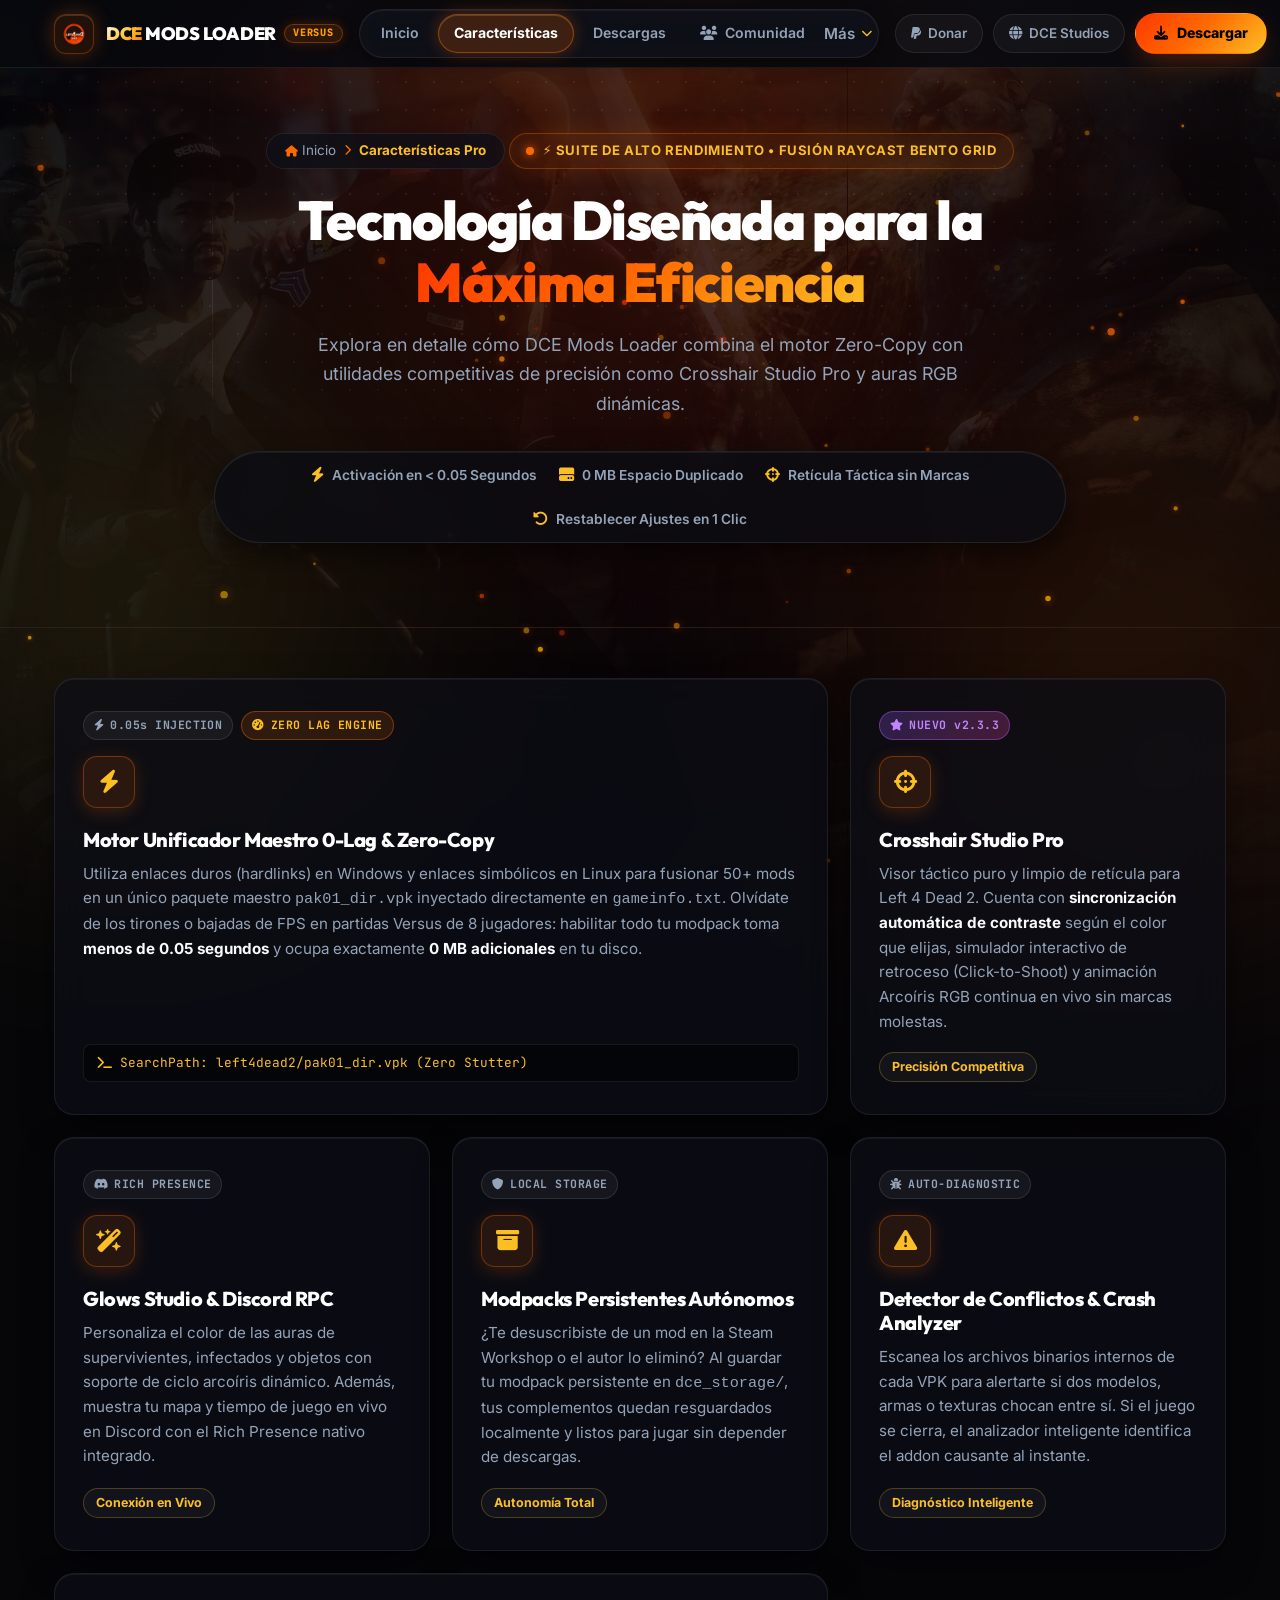
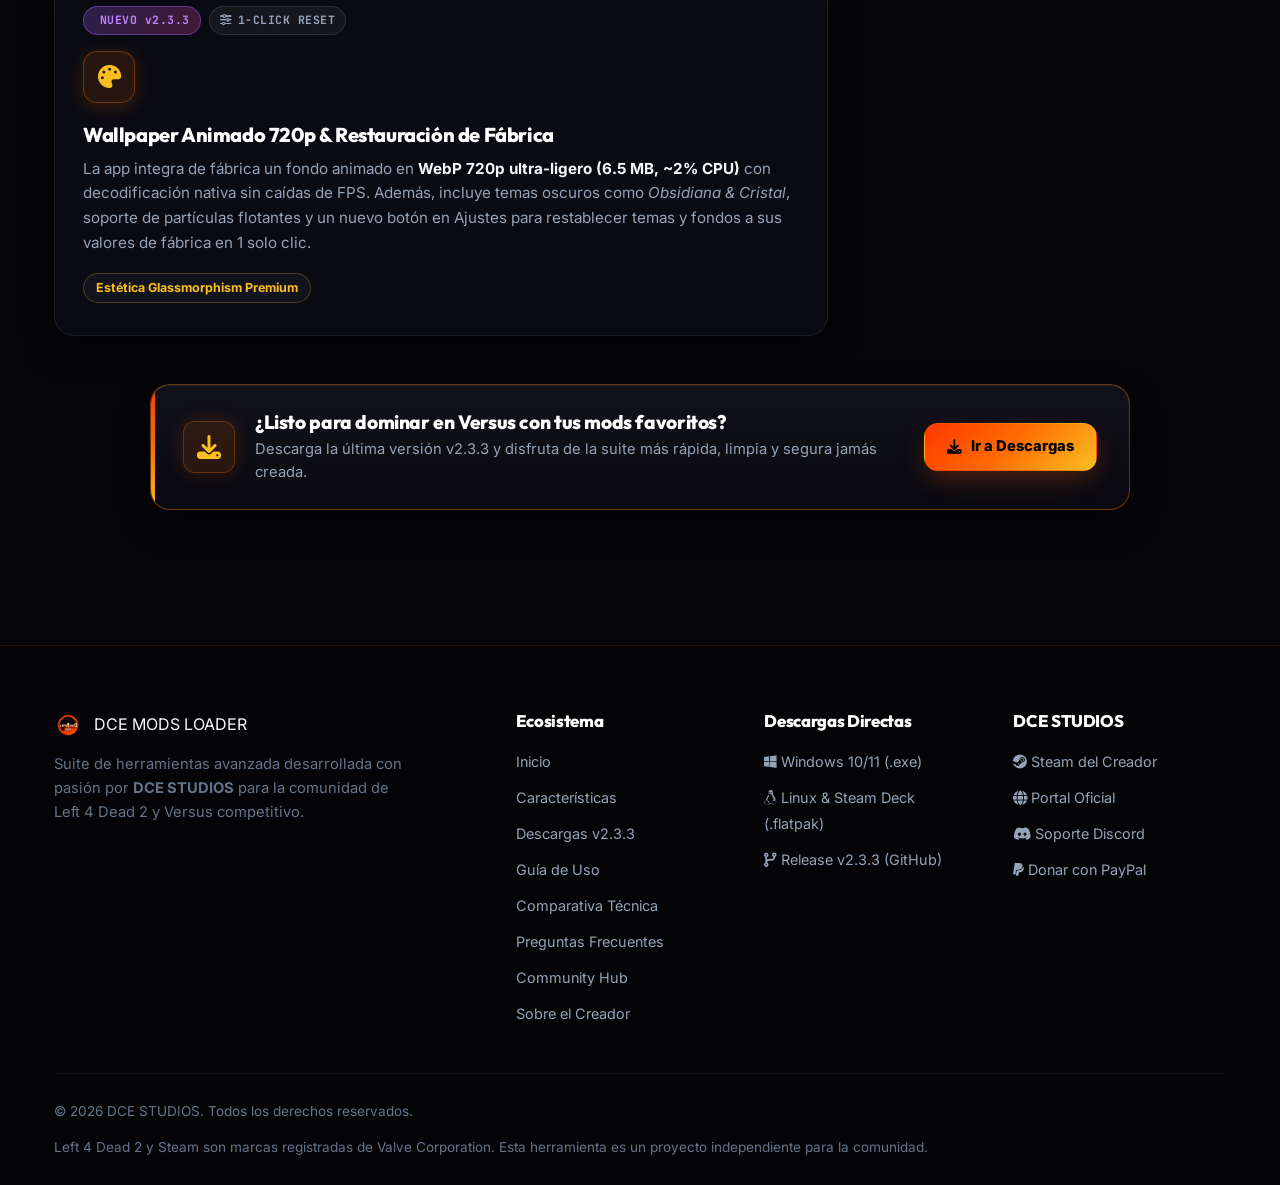
==== caracteristicas.html @ 81a7b174 "feat(web): Rediseño completo multi-página, slideshow de fondos dinámico y responsividad total" ====
<!DOCTYPE html>
<html lang="es">
<head>
  <meta charset="UTF-8" />
  <meta name="viewport" content="width=device-width, initial-scale=1.0" />
  <title>Características Pro — DCE MODS LOADER [Versus Suite] v2.3.3</title>
  
  <!-- SEO & Social Meta Tags -->
  <meta name="description" content="Conoce todas las funciones de DCE Mods Loader v2.3.3: Motor 0-Lag, Crosshair Studio Pro, Glows RGB, Modpacks Persistentes y Wallpaper Animado 720p." />
  <meta name="keywords" content="Funciones DCE Mods Loader, L4D2 Versus Crosshair, L4D2 Glows RGB, L4D2 Zero-Copy, L4D2 Modpack persistente" />
  <meta name="author" content="DCE STUDIOS" />
  <meta property="og:title" content="Características Pro — DCE Mods Loader v2.3.3" />
  <meta property="og:description" content="Tecnología de vanguardia para Left 4 Dead 2 Versus: 0-Lag, Crosshair Studio, Glows y Modpacks Autónomos." />
  <meta property="og:image" content="dcemod2.png" />
  <meta property="og:type" content="website" />

  <!-- Favicon -->
  <link rel="icon" type="image/png" href="icono.png" />

  <!-- Google Fonts: Outfit & Inter & JetBrains Mono -->
  <link rel="preconnect" href="https://fonts.googleapis.com" />
  <link rel="preconnect" href="https://fonts.gstatic.com" crossorigin />
  <link href="https://fonts.googleapis.com/css2?family=Inter:wght@400;500;600;700&family=JetBrains+Mono:wght@500;700&family=Outfit:wght@600;700;800;900&display=swap" rel="stylesheet" />

  <!-- FontAwesome Icons -->
  <link rel="stylesheet" href="https://cdnjs.cloudflare.com/ajax/libs/font-awesome/6.5.1/css/all.min.css" integrity="sha512-DTOQO9RWCH3ppGqcWaEA1BIZOC6xxalwEsw9c2QQeAIftl+Vegovlnee1c9QX4TctnWMn13TZye+giMm8e2LwA==" crossorigin="anonymous" referrerpolicy="no-referrer" />

  <!-- Stylesheet -->
  <link rel="stylesheet" href="style.css" />
</head>
<body>

  <!-- Background Animated Particle Canvas -->
  <canvas id="particles-canvas"></canvas>

  <!-- Ambient Glow Lighting -->
  <div class="ambient-light ambient-1"></div>
  <div class="ambient-light ambient-2"></div>
  <div class="ambient-light ambient-3"></div>

  <!-- Toast Notification Container -->
  <div id="toast" class="toast">Mensaje</div>

  <div class="site-wrapper">

    <!-- ==============================================================================
         GLOBAL NAVBAR
         ============================================================================== -->
    <header class="navbar" id="navbar">
      <div class="container">
        <!-- Brand Lockup -->
        <a href="index.html" class="nav-brand">
          <div class="nav-logo-box">
            <img src="icono.png" alt="DCE Logo" class="nav-logo-img" />
          </div>
          <div class="nav-brand-text">
            <span class="brand-title"><strong>DCE</strong> MODS LOADER</span>
            <span class="nav-tag-versus">VERSUS</span>
          </div>
        </a>

        <!-- Center Capsule Navigation -->
        <nav class="nav-center-capsule">
          <ul class="nav-links" id="nav-links">
            <li><a href="index.html" class="nav-link">Inicio</a></li>
            <li><a href="caracteristicas.html" class="nav-link active">Características</a></li>
            <li><a href="descargas.html" class="nav-link">Descargas</a></li>
            <li><a href="comunidad.html" class="nav-link nav-link-community"><i class="fas fa-users"></i> Comunidad</a></li>

            <!-- Dropdown "Más" -->
            <li class="nav-dropdown">
              <button class="nav-dropdown-btn" aria-expanded="false" aria-haspopup="true">
                <span>Más</span> <i class="fas fa-chevron-down nav-dropdown-arrow"></i>
              </button>
              <ul class="nav-dropdown-menu">
                <li><a href="guia.html"><i class="fas fa-book-open"></i> Guía de Uso</a></li>
                <li><a href="comparativa.html"><i class="fas fa-chart-bar"></i> Comparativa Técnica</a></li>
                <li><a href="faq.html"><i class="fas fa-circle-question"></i> FAQ &amp; Soporte</a></li>
                <li><a href="desarrollador.html"><i class="fas fa-user-code"></i> Sobre el Creador</a></li>
              </ul>
            </li>

            <!-- Mobile Drawer Actions -->
            <li class="mobile-only-action">
              <a href="descargas.html" class="btn btn-primary btn-sm" style="width: 100%;">
                <i class="fas fa-download"></i> <span>Descargar v2.3.3</span>
              </a>
            </li>
            <li class="mobile-only-action">
              <a href="https://discord.gg/yCDVqdD2bk" target="_blank" rel="noopener noreferrer" class="btn btn-discord btn-sm" style="width: 100%;">
                <i class="fab fa-discord"></i> <span>Soporte Discord</span>
              </a>
            </li>
            <li class="mobile-only-action">
              <a href="https://www.paypal.com/ncp/payment/N76HFPRT372D2" target="_blank" rel="noopener noreferrer" class="btn btn-paypal btn-sm" style="width: 100%;">
                <i class="fab fa-paypal"></i> <span>Donar con PayPal</span>
              </a>
            </li>
          </ul>
        </nav>

        <!-- Right Actions -->
        <div class="nav-actions">
          <a href="https://www.paypal.com/ncp/payment/N76HFPRT372D2" target="_blank" rel="noopener noreferrer" class="nav-pill-btn nav-pill-paypal nav-btn-desktop" title="Donar con PayPal">
            <i class="fab fa-paypal"></i> <span>Donar</span>
          </a>
          <a href="https://dcegaming.studio/" target="_blank" rel="noopener noreferrer" class="nav-pill-btn nav-btn-desktop" title="Portal DCE Studios">
            <i class="fas fa-globe"></i> <span>DCE Studios</span>
          </a>
          <a href="descargas.html" class="btn btn-primary btn-sm nav-btn-cta nav-btn-desktop">
            <i class="fas fa-download"></i> <span>Descargar</span>
          </a>
          <button class="nav-toggle" id="nav-toggle" aria-label="Abrir menú">
            <i class="fas fa-bars"></i>
          </button>
        </div>
      </div>
    </header>

    <!-- ==============================================================================
         PAGE HERO
         ============================================================================== -->
    <section class="page-hero">
      <div class="bg-mesh-grid"></div>
      <div class="container">
        <div class="breadcrumb">
          <a href="index.html"><i class="fas fa-house"></i> Inicio</a>
          <i class="fas fa-chevron-right"></i>
          <span class="current">Características Pro</span>
        </div>

        <div class="badge badge-flame" style="margin-bottom: 16px;">
          <span class="badge-pulse"></span>
          <span>⚡ Suite de Alto Rendimiento • Fusión Raycast Bento Grid</span>
        </div>

        <h1 class="page-hero-title">
          Tecnología Diseñada para la <br />
          <span class="text-gradient">Máxima Eficiencia</span>
        </h1>
        <p class="page-hero-desc">
          Explora en detalle cómo DCE Mods Loader combina el motor Zero-Copy con utilidades competitivas de precisión como Crosshair Studio Pro y auras RGB dinámicas.
        </p>

        <!-- Feature Spec Strip -->
        <div class="hero-trust-bar" style="margin-top: 32px;">
          <div class="trust-item">
            <i class="fas fa-bolt"></i>
            <span>Activación en &lt; 0.05 Segundos</span>
          </div>
          <div class="trust-item">
            <i class="fas fa-hard-drive"></i>
            <span>0 MB Espacio Duplicado</span>
          </div>
          <div class="trust-item">
            <i class="fas fa-crosshairs"></i>
            <span>Retícula Táctica sin Marcas</span>
          </div>
          <div class="trust-item">
            <i class="fas fa-rotate-left"></i>
            <span>Restablecer Ajustes en 1 Clic</span>
          </div>
        </div>
      </div>
    </section>

    <!-- ==============================================================================
         BENTO GRID SECTION (RAYCAST STYLE)
         ============================================================================== -->
    <section class="section" style="padding-top: 50px;">
      <div class="container">

        <div class="features-grid">

          <!-- Bento Card 1: Motor Unificador Maestro 0-Lag (Span 2) -->
          <div class="feature-card bento-card span-2">
            <div class="bento-badge-row">
              <span class="raycast-chip"><i class="fas fa-bolt"></i> 0.05s INJECTION</span>
              <span class="raycast-chip highlight"><i class="fas fa-gauge-high"></i> ZERO LAG ENGINE</span>
            </div>
            <div class="feature-icon-box">
              <i class="fas fa-bolt"></i>
            </div>
            <h3 class="feature-title">Motor Unificador Maestro 0-Lag &amp; Zero-Copy</h3>
            <p class="feature-desc">
              Utiliza enlaces duros (hardlinks) en Windows y enlaces simbólicos en Linux para fusionar 50+ mods en un único paquete maestro <code>pak01_dir.vpk</code> inyectado directamente en <code>gameinfo.txt</code>. Olvídate de los tirones o bajadas de FPS en partidas Versus de 8 jugadores: habilitar todo tu modpack toma <strong>menos de 0.05 segundos</strong> y ocupa exactamente <strong>0 MB adicionales</strong> en tu disco.
            </p>
            <div class="bento-code-tag">
              <i class="fas fa-terminal"></i> <span>SearchPath: left4dead2/pak01_dir.vpk (Zero Stutter)</span>
            </div>
          </div>

          <!-- Bento Card 2: Crosshair Studio Pro -->
          <div class="feature-card bento-card">
            <div class="bento-badge-row">
              <span class="raycast-chip new-chip"><i class="fas fa-star"></i> NUEVO v2.3.3</span>
            </div>
            <div class="feature-icon-box">
              <i class="fas fa-crosshairs"></i>
            </div>
            <h3 class="feature-title">Crosshair Studio Pro</h3>
            <p class="feature-desc">
              Visor táctico puro y limpio de retícula para Left 4 Dead 2. Cuenta con <strong>sincronización automática de contraste</strong> según el color que elijas, simulador interactivo de retroceso (Click-to-Shoot) y animación Arcoíris RGB continua en vivo sin marcas molestas.
            </p>
            <span class="feature-tag">Precisión Competitiva</span>
          </div>

          <!-- Bento Card 3: Glows Studio & Discord Rich Presence -->
          <div class="feature-card bento-card">
            <div class="bento-badge-row">
              <span class="raycast-chip"><i class="fab fa-discord"></i> RICH PRESENCE</span>
            </div>
            <div class="feature-icon-box">
              <i class="fas fa-wand-magic-sparkles"></i>
            </div>
            <h3 class="feature-title">Glows Studio &amp; Discord RPC</h3>
            <p class="feature-desc">
              Personaliza el color de las auras de supervivientes, infectados y objetos con soporte de ciclo arcoíris dinámico. Además, muestra tu mapa y tiempo de juego en vivo en Discord con el Rich Presence nativo integrado.
            </p>
            <span class="feature-tag">Conexión en Vivo</span>
          </div>

          <!-- Bento Card 4: Modpacks Persistentes Autónomos -->
          <div class="feature-card bento-card">
            <div class="bento-badge-row">
              <span class="raycast-chip"><i class="fas fa-shield"></i> LOCAL STORAGE</span>
            </div>
            <div class="feature-icon-box">
              <i class="fas fa-box-archive"></i>
            </div>
            <h3 class="feature-title">Modpacks Persistentes Autónomos</h3>
            <p class="feature-desc">
              ¿Te desuscribiste de un mod en la Steam Workshop o el autor lo eliminó? Al guardar tu modpack persistente en <code>dce_storage/</code>, tus complementos quedan resguardados localmente y listos para jugar sin depender de descargas.
            </p>
            <span class="feature-tag">Autonomía Total</span>
          </div>

          <!-- Bento Card 5: Detector de Conflictos VPK & Crash Analyzer -->
          <div class="feature-card bento-card">
            <div class="bento-badge-row">
              <span class="raycast-chip"><i class="fas fa-bug"></i> AUTO-DIAGNOSTIC</span>
            </div>
            <div class="feature-icon-box">
              <i class="fas fa-triangle-exclamation"></i>
            </div>
            <h3 class="feature-title">Detector de Conflictos &amp; Crash Analyzer</h3>
            <p class="feature-desc">
              Escanea los archivos binarios internos de cada VPK para alertarte si dos modelos, armas o texturas chocan entre sí. Si el juego se cierra, el analizador inteligente identifica el addon causante al instante.
            </p>
            <span class="feature-tag">Diagnóstico Inteligente</span>
          </div>

          <!-- Bento Card 6: Fondo Animado 720p & Restablecer de Fábrica (Span 2) -->
          <div class="feature-card bento-card span-2">
            <div class="bento-badge-row">
              <span class="raycast-chip new-chip"><i class="fas fa-sparkles"></i> NUEVO v2.3.3</span>
              <span class="raycast-chip"><i class="fas fa-sliders"></i> 1-CLICK RESET</span>
            </div>
            <div class="feature-icon-box">
              <i class="fas fa-palette"></i>
            </div>
            <h3 class="feature-title">Wallpaper Animado 720p &amp; Restauración de Fábrica</h3>
            <p class="feature-desc">
              La app integra de fábrica un fondo animado en <strong>WebP 720p ultra-ligero (6.5 MB, ~2% CPU)</strong> con decodificación nativa sin caídas de FPS. Además, incluye temas oscuros como <em>Obsidiana &amp; Cristal</em>, soporte de partículas flotantes y un nuevo botón en Ajustes para restablecer temas y fondos a sus valores de fábrica en 1 solo clic.
            </p>
            <span class="feature-tag">Estética Glassmorphism Premium</span>
          </div>

        </div>

        <!-- Callout Banner -->
        <div class="coming-soon-banner" style="margin-top: 48px;">
          <div class="banner-content">
            <div class="banner-icon"><i class="fas fa-download" style="color: var(--flame-gold);"></i></div>
            <div class="banner-text">
              <h4>¿Listo para dominar en Versus con tus mods favoritos?</h4>
              <p>Descarga la última versión v2.3.3 y disfruta de la suite más rápida, limpia y segura jamás creada.</p>
            </div>
          </div>
          <a href="descargas.html" class="btn btn-primary" style="flex-shrink: 0;">
            <i class="fas fa-download"></i> <span>Ir a Descargas</span>
          </a>
        </div>

      </div>
    </section>

    <!-- ==============================================================================
         GLOBAL FOOTER
         ============================================================================== -->
    <footer class="footer">
      <div class="container">
        <div class="footer-content">
          <div class="footer-brand">
            <div class="nav-brand">
              <img src="icono.png" alt="DCE Logo" class="nav-logo-img" />
              <span>DCE MODS LOADER</span>
            </div>
            <p class="footer-desc">
              Suite de herramientas avanzada desarrollada con pasión por <strong>DCE STUDIOS</strong> para la comunidad de Left 4 Dead 2 y Versus competitivo.
            </p>
          </div>

          <div class="footer-column">
            <h4>Ecosistema</h4>
            <ul class="footer-links">
              <li><a href="index.html">Inicio</a></li>
              <li><a href="caracteristicas.html">Características</a></li>
              <li><a href="descargas.html">Descargas v2.3.3</a></li>
              <li><a href="guia.html">Guía de Uso</a></li>
              <li><a href="comparativa.html">Comparativa Técnica</a></li>
              <li><a href="faq.html">Preguntas Frecuentes</a></li>
              <li><a href="comunidad.html">Community Hub</a></li>
              <li><a href="desarrollador.html">Sobre el Creador</a></li>
            </ul>
          </div>

          <div class="footer-column">
            <h4>Descargas Directas</h4>
            <ul class="footer-links">
              <li><a href="https://github.com/DCE-21k69/DCE-MODLOADER-VERSUS.L4D2-WED-PAGINE/releases/download/v2.3.3/DCE_Mods_Loader_Setup.exe"><i class="fab fa-windows"></i> Windows 10/11 (.exe)</a></li>
              <li><a href="https://github.com/DCE-21k69/DCE-MODLOADER-VERSUS.L4D2-WED-PAGINE/releases/download/v2.3.3/DCE_Mods_Loader.flatpak"><i class="fab fa-linux"></i> Linux &amp; Steam Deck (.flatpak)</a></li>
              <li><a href="https://github.com/DCE-21k69/DCE-MODLOADER-VERSUS.L4D2-WED-PAGINE/releases/tag/v2.3.3" target="_blank" rel="noopener noreferrer"><i class="fas fa-code-branch"></i> Release v2.3.3 (GitHub)</a></li>
            </ul>
          </div>

          <div class="footer-column">
            <h4>DCE STUDIOS</h4>
            <ul class="footer-links">
              <li><a href="https://steamcommunity.com/id/EducationEditionDCE/" target="_blank" rel="noopener noreferrer"><i class="fab fa-steam"></i> Steam del Creador</a></li>
              <li><a href="https://dcegaming.studio/" target="_blank" rel="noopener noreferrer"><i class="fas fa-globe"></i> Portal Oficial</a></li>
              <li><a href="https://discord.gg/yCDVqdD2bk" target="_blank" rel="noopener noreferrer"><i class="fab fa-discord"></i> Soporte Discord</a></li>
              <li><a href="https://www.paypal.com/ncp/payment/N76HFPRT372D2" target="_blank" rel="noopener noreferrer"><i class="fab fa-paypal"></i> Donar con PayPal</a></li>
            </ul>
          </div>
        </div>

        <div class="footer-bottom">
          <p>© 2026 DCE STUDIOS. Todos los derechos reservados.</p>
          <p>Left 4 Dead 2 y Steam son marcas registradas de Valve Corporation. Esta herramienta es un proyecto independiente para la comunidad.</p>
        </div>
      </div>
    </footer>

  </div>

  <!-- Scripts -->
  <script src="script.js"></script>
</body>
</html>
---- style.css ----
/* ==============================================================================
   DCE MODS LOADER [VERSUS] — OFFICIAL LANDING PAGE STYLES (v2.2.7 PREMIUM)
   Desarrollado por DCE STUDIOS | https://dcegaming.studio/
   ============================================================================== */

:root {
  /* Ultra-Deep Obsidian & Velvet Dark Surfaces (Clean, High-End Gaming Aesthetic) */
  --bg-main: #060609;
  --bg-surface: #0c0c12;
  --bg-surface-elevated: #12121c;
  --bg-card: rgba(14, 14, 22, 0.72);
  --bg-card-hover: rgba(22, 22, 34, 0.88);
  --bg-input: rgba(10, 10, 16, 0.9);
  --bg-dark: #060609;
  
  /* Luminous Fire, Magma Amber & Radiant Gold */
  --flame-fire: #ff3800;
  --flame-orange: #ff6a00;
  --flame-amber: #f59e0b;
  --flame-gold: #fbbf24;
  --flame-bright: #fef08a;
  
  /* High-End Gradients */
  --grad-flame: linear-gradient(135deg, #ff3800 0%, #ff6a00 48%, #fbbf24 100%);
  --grad-flame-subtle: linear-gradient(135deg, rgba(255, 56, 0, 0.12), rgba(251, 191, 36, 0.04));
  --grad-dark-card: linear-gradient(180deg, rgba(20, 20, 30, 0.85) 0%, rgba(10, 10, 16, 0.95) 100%);
  --grad-glow: radial-gradient(circle at 50% 0%, rgba(255, 106, 0, 0.2) 0%, transparent 70%);
  
  /* Micro-Borders & Glassmorphism Highlights */
  --border-subtle: rgba(255, 122, 0, 0.14);
  --border-glass: rgba(255, 255, 255, 0.07);
  --border-highlight: rgba(255, 122, 0, 0.38);
  --border-glow: rgba(251, 191, 36, 0.65);
  
  /* Crisp Modern Typography */
  --text-pure: #ffffff;
  --text-main: #f8fafc;
  --text-dim: #94a3b8;
  --text-muted: #64748b;
  
  /* Ambient Depth & Shadows */
  --shadow-flame: 0 10px 28px -6px rgba(255, 85, 0, 0.35);
  --shadow-flame-lg: 0 18px 45px -8px rgba(255, 106, 0, 0.45);
  --shadow-card: 0 14px 40px -10px rgba(0, 0, 0, 0.8), inset 0 1px 0 rgba(255, 255, 255, 0.06);
  --shadow-glass: 0 8px 32px 0 rgba(0, 0, 0, 0.55);
  
  --font-sans: 'Inter', system-ui, -apple-system, BlinkMacSystemFont, 'Segoe UI', Roboto, sans-serif;
  --font-heading: 'Outfit', var(--font-sans);
  --font-mono: 'JetBrains Mono', 'Fira Code', Consolas, monospace;

  --nav-height: 68px;
  --radius-sm: 8px;
  --radius-md: 14px;
  --radius-lg: 20px;
  --radius-pill: 999px;
  
  --transition: all 0.25s cubic-bezier(0.16, 1, 0.3, 1);
  --transition-smooth: all 0.38s cubic-bezier(0.16, 1, 0.3, 1);
}

*, *::before, *::after {
  margin: 0;
  padding: 0;
  box-sizing: border-box;
}

html {
  scroll-behavior: smooth;
  font-size: 16px;
  color-scheme: dark;
  overflow-x: hidden;
  max-width: 100vw;
}

body {
  background-color: var(--bg-main);
  color: var(--text-main);
  font-family: var(--font-sans);
  line-height: 1.62;
  overflow-x: hidden;
  max-width: 100vw;
  position: relative;
  -webkit-font-smoothing: antialiased;
}

/* Background Slideshow (dcegaming.studio) */
#bg-slideshow {
  position: fixed;
  top: 0;
  left: 0;
  width: 100%;
  height: 100%;
  z-index: 0;
  pointer-events: none;
  background-color: var(--bg-main);
  overflow: hidden;
}

.bg-slide {
  position: absolute;
  top: 0;
  left: 0;
  width: 100%;
  height: 100%;
  object-fit: cover;
  opacity: 0;
  transform: scale(1.05);
  transition: opacity 2.5s ease-in-out, transform 8s cubic-bezier(0.16, 1, 0.3, 1);
  will-change: opacity, transform;
}

.bg-slide.active {
  opacity: 0.22;
  transform: scale(1);
}

.bg-slideshow-overlay {
  position: absolute;
  inset: 0;
  background: radial-gradient(ellipse 90% 70% at 50% 30%, rgba(6, 6, 9, 0.35) 0%, rgba(6, 6, 9, 0.88) 100%);
  pointer-events: none;
}

/* Background Canvas & Ambient Lighting */
#particles-canvas {
  position: fixed;
  top: 0;
  left: 0;
  width: 100%;
  height: 100%;
  pointer-events: none;
  z-index: 1;
}

.ambient-light {
  position: fixed;
  border-radius: 50%;
  filter: blur(140px);
  pointer-events: none;
  z-index: 1;
  opacity: 0.16;
}

.ambient-1 {
  width: 650px;
  height: 650px;
  background: var(--flame-fire);
  top: -150px;
  left: 50%;
  transform: translateX(-50%);
}

.ambient-2 {
  width: 500px;
  height: 500px;
  background: var(--flame-orange);
  top: 45%;
  right: -100px;
}

.ambient-3 {
  width: 450px;
  height: 450px;
  background: var(--flame-gold);
  bottom: 10%;
  left: -100px;
}

.site-wrapper {
  position: relative;
  z-index: 2;
  width: 100%;
  overflow-x: hidden;
}

/* Typography & General Classes */
h1, h2, h3, h4, h5, h6 {
  font-family: var(--font-heading);
  font-weight: 800;
  color: var(--text-pure);
  line-height: 1.2;
  letter-spacing: -0.02em;
}

a {
  text-decoration: none;
  color: inherit;
  transition: var(--transition);
}

.container {
  width: 100%;
  max-width: 1220px;
  margin: 0 auto;
  padding: 0 24px;
}

.text-gradient {
  background: var(--grad-flame);
  -webkit-background-clip: text;
  -webkit-text-fill-color: transparent;
  display: inline-block;
}

.text-gradient-gold {
  background: linear-gradient(135deg, #f59e0b 0%, #fef08a 100%);
  -webkit-background-clip: text;
  -webkit-text-fill-color: transparent;
  display: inline-block;
}

/* Pill Badges */
.badge {
  display: inline-flex;
  align-items: center;
  gap: 8px;
  padding: 6px 16px;
  border-radius: var(--radius-pill);
  font-size: 0.82rem;
  font-weight: 700;
  letter-spacing: 0.6px;
  text-transform: uppercase;
}

.badge-flame {
  background: rgba(255, 106, 0, 0.1);
  color: var(--flame-gold);
  border: 1px solid rgba(255, 122, 0, 0.3);
  box-shadow: 0 0 22px rgba(255, 106, 0, 0.16);
  backdrop-filter: blur(10px);
}

.badge-pulse {
  width: 8px;
  height: 8px;
  border-radius: 50%;
  background: var(--flame-orange);
  box-shadow: 0 0 10px var(--flame-orange);
  animation: flamePulse 2s infinite;
}

@keyframes flamePulse {
  0%, 100% { opacity: 1; transform: scale(1); }
  50% { opacity: 0.35; transform: scale(0.75); }
}

/* ==============================================================================
   NAVBAR
   ============================================================================== */
.navbar {
  position: sticky;
  top: 0;
  left: 0;
  width: 100%;
  height: var(--nav-height);
  background: rgba(8, 9, 14, 0.82);
  backdrop-filter: blur(24px);
  -webkit-backdrop-filter: blur(24px);
  border-bottom: 1px solid rgba(255, 255, 255, 0.08);
  z-index: 1000;
  transition: all 0.3s ease;
}

.navbar.scrolled {
  background: rgba(6, 7, 11, 0.95);
  box-shadow: 0 14px 40px rgba(0, 0, 0, 0.85);
  border-bottom-color: rgba(255, 122, 0, 0.3);
}

.navbar .container {
  display: flex;
  align-items: center;
  justify-content: space-between;
  height: 100%;
  gap: 16px;
}

/* 1. BRAND LOCKUP & TITLE (NEVER WRAPS, ULTRA CRISP) */
.nav-brand {
  display: inline-flex;
  align-items: center;
  gap: 12px;
  text-decoration: none;
  flex-shrink: 0;
  white-space: nowrap;
  user-select: none;
}

.nav-logo-box {
  width: 40px;
  height: 40px;
  border-radius: 12px;
  background: rgba(255, 106, 0, 0.1);
  border: 1px solid rgba(255, 106, 0, 0.32);
  display: flex;
  align-items: center;
  justify-content: center;
  box-shadow: 0 0 20px rgba(255, 106, 0, 0.28), inset 0 1px 0 rgba(255, 255, 255, 0.15);
  transition: all 0.3s cubic-bezier(0.16, 1, 0.3, 1);
  flex-shrink: 0;
}

.nav-brand:hover .nav-logo-box {
  transform: scale(1.08) rotate(4deg);
  border-color: rgba(255, 122, 0, 0.65);
  box-shadow: 0 0 28px rgba(255, 106, 0, 0.5), inset 0 1px 0 rgba(255, 255, 255, 0.3);
}

.nav-logo-img {
  width: 28px;
  height: 28px;
  border-radius: 7px;
  object-fit: cover;
}

.nav-brand-text {
  display: flex;
  align-items: center;
  gap: 8px;
  white-space: nowrap;
}

.brand-title {
  font-family: var(--font-heading);
  font-weight: 900;
  font-size: 1.12rem;
  letter-spacing: -0.015em;
  color: #ffffff;
  line-height: 1;
  white-space: nowrap;
}

.brand-title strong {
  background: linear-gradient(135deg, #ffffff 0%, #fbbf24 60%, #ff6a00 100%);
  -webkit-background-clip: text;
  -webkit-text-fill-color: transparent;
  font-weight: 900;
}

.nav-tag-versus {
  font-family: var(--font-mono);
  font-size: 0.64rem;
  font-weight: 800;
  letter-spacing: 0.08em;
  text-transform: uppercase;
  padding: 3px 8px;
  border-radius: 9999px;
  background: rgba(255, 106, 0, 0.14);
  color: #ff9d00;
  border: 1px solid rgba(255, 106, 0, 0.35);
  box-shadow: 0 0 12px rgba(255, 106, 0, 0.2);
  line-height: 1;
  vertical-align: middle;
}

/* 2. CENTER CAPSULE NAVIGATION (RAYCAST STYLE) */
.nav-center-capsule {
  display: flex;
  align-items: center;
}

.nav-links {
  display: flex;
  align-items: center;
  gap: 4px;
  list-style: none;
  background: rgba(18, 19, 29, 0.7);
  padding: 4px 6px;
  border-radius: 9999px;
  border: 1px solid rgba(255, 255, 255, 0.08);
  backdrop-filter: blur(16px);
  box-shadow: 0 4px 20px rgba(0, 0, 0, 0.4), inset 0 1px 0 rgba(255, 255, 255, 0.06);
}

.nav-link, .nav-dropdown-btn {
  font-family: var(--font-body);
  font-weight: 600;
  font-size: 0.88rem;
  color: var(--text-dim);
  padding: 7px 15px;
  border-radius: 9999px;
  transition: all 0.22s cubic-bezier(0.16, 1, 0.3, 1);
  display: inline-flex;
  align-items: center;
  gap: 7px;
  text-decoration: none;
  white-space: nowrap;
  background: none;
  border: none;
  cursor: pointer;
  user-select: none;
}

.nav-link:hover, .nav-dropdown-btn:hover {
  color: #ffffff;
  background: rgba(255, 255, 255, 0.08);
}

.nav-link.active {
  color: #fff;
  background: rgba(255, 106, 0, 0.2);
  border: 1px solid rgba(255, 122, 0, 0.4);
  box-shadow: 0 0 16px rgba(255, 106, 0, 0.3), inset 0 1px 0 rgba(255, 255, 255, 0.15);
  font-weight: 700;
}

.nav-link::after {
  display: none;
}

/* Dropdown */
.nav-dropdown {
  position: relative;
}

.nav-dropdown-arrow {
  font-size: 0.68rem;
  transition: transform 0.25s ease;
  color: var(--flame-gold);
}

.nav-dropdown:hover .nav-dropdown-arrow,
.nav-dropdown.open .nav-dropdown-arrow {
  transform: rotate(180deg);
}

.nav-dropdown-menu {
  display: none;
  position: absolute;
  top: calc(100% + 12px);
  left: 50%;
  transform: translateX(-50%) translateY(4px);
  background: rgba(14, 15, 24, 0.96);
  border: 1px solid rgba(255, 255, 255, 0.1);
  border-radius: 16px;
  padding: 8px;
  list-style: none;
  min-width: 220px;
  box-shadow: 0 20px 50px rgba(0, 0, 0, 0.85), 0 0 30px rgba(255, 106, 0, 0.18), inset 0 1px 0 rgba(255, 255, 255, 0.08);
  z-index: 200;
  backdrop-filter: blur(24px);
}

@media (min-width: 992px) {
  .nav-dropdown:hover .nav-dropdown-menu {
    display: block;
    animation: dropdownPop 0.22s cubic-bezier(0.16, 1, 0.3, 1);
  }
}

.nav-dropdown.open .nav-dropdown-menu {
  display: block;
  animation: dropdownPop 0.22s cubic-bezier(0.16, 1, 0.3, 1);
}

@keyframes dropdownPop {
  from {
    opacity: 0;
    transform: translateX(-50%) translateY(-6px) scale(0.96);
  }
  to {
    opacity: 1;
    transform: translateX(-50%) translateY(0) scale(1);
  }
}

.nav-dropdown-menu li a {
  display: flex;
  align-items: center;
  gap: 10px;
  padding: 10px 14px;
  color: var(--text-dim);
  font-size: 0.88rem;
  font-weight: 600;
  border-radius: 10px;
  transition: all 0.2s ease;
  white-space: nowrap;
  text-decoration: none;
}

.nav-dropdown-menu li a i {
  color: var(--flame-gold);
  font-size: 0.95rem;
  width: 18px;
  text-align: center;
}

.nav-dropdown-menu li a:hover {
  color: #ffffff;
  background: rgba(255, 106, 0, 0.12);
  transform: translateX(3px);
}

/* 3. RIGHT ACTIONS (POLISHED HIERARCHY) */
.nav-actions {
  display: flex;
  align-items: center;
  gap: 10px;
  flex-shrink: 0;
}

.nav-pill-btn {
  display: inline-flex;
  align-items: center;
  gap: 7px;
  padding: 8px 15px;
  border-radius: 9999px;
  font-size: 0.84rem;
  font-weight: 600;
  color: var(--text-dim);
  background: rgba(255, 255, 255, 0.04);
  border: 1px solid rgba(255, 255, 255, 0.08);
  transition: all 0.22s ease;
  text-decoration: none;
  white-space: nowrap;
}

.nav-pill-btn:hover {
  color: #ffffff;
  background: rgba(255, 255, 255, 0.09);
  border-color: rgba(255, 255, 255, 0.18);
  transform: translateY(-1px);
}

.nav-pill-paypal:hover {
  color: #38bdf8;
  background: rgba(0, 156, 222, 0.15);
  border-color: rgba(0, 156, 222, 0.4);
  box-shadow: 0 0 16px rgba(0, 156, 222, 0.35);
}

.nav-icon-btn {
  width: 38px;
  height: 38px;
  border-radius: 9999px;
  background: rgba(255, 255, 255, 0.04);
  border: 1px solid rgba(255, 255, 255, 0.08);
  display: inline-flex;
  align-items: center;
  justify-content: center;
  color: var(--text-dim);
  font-size: 1.1rem;
  transition: all 0.22s ease;
  text-decoration: none;
}

.nav-icon-btn:hover {
  color: #5865F2;
  background: rgba(88, 101, 242, 0.15);
  border-color: rgba(88, 101, 242, 0.4);
  transform: translateY(-1px);
  box-shadow: 0 0 16px rgba(88, 101, 242, 0.35);
}

.nav-btn-cta {
  padding: 8px 18px !important;
  font-size: 0.88rem !important;
  border-radius: 9999px !important;
  box-shadow: 0 0 20px rgba(255, 106, 0, 0.35);
}

.nav-toggle {
  display: none;
  background: rgba(255, 255, 255, 0.05);
  border: 1px solid var(--border-subtle);
  border-radius: var(--radius-sm);
  color: var(--flame-gold);
  width: 40px;
  height: 40px;
  align-items: center;
  justify-content: center;
  font-size: 1.25rem;
  cursor: pointer;
  transition: var(--transition);
}

.nav-toggle:hover {
  background: rgba(255, 106, 0, 0.15);
  border-color: var(--border-highlight);
}

/* ==============================================================================
   BUTTONS
   ============================================================================== */
.btn {
  display: inline-flex;
  align-items: center;
  justify-content: center;
  gap: 9px;
  padding: 11px 22px;
  border-radius: var(--radius-md);
  font-weight: 700;
  font-size: 0.92rem;
  cursor: pointer;
  border: 1px solid transparent;
  transition: var(--transition);
  user-select: none;
  text-align: center;
  white-space: nowrap;
}

.btn-primary {
  background: var(--grad-flame);
  color: #000000;
  font-weight: 800;
  box-shadow: var(--shadow-flame);
}

.btn-primary:hover {
  transform: translateY(-2px);
  box-shadow: var(--shadow-flame-lg);
  filter: brightness(1.08);
}

.btn-secondary {
  background: rgba(255, 255, 255, 0.04);
  color: var(--text-main);
  border: 1px solid var(--border-glass);
  backdrop-filter: blur(10px);
}

.btn-secondary:hover {
  background: rgba(255, 106, 0, 0.1);
  border-color: var(--border-highlight);
  color: var(--flame-gold);
  transform: translateY(-2px);
}

.btn-steam {
  background: linear-gradient(135deg, #171a21 0%, #1b2838 50%, #2a475e 100%);
  color: #e2e8f0;
  border: 1px solid rgba(102, 192, 244, 0.4);
  box-shadow: 0 6px 20px rgba(0, 0, 0, 0.5);
}

.btn-steam:hover {
  background: linear-gradient(135deg, #1b2838 0%, #2a475e 100%);
  color: #ffffff;
  border-color: #66c0f4;
  box-shadow: 0 10px 26px rgba(102, 192, 244, 0.4);
  transform: translateY(-2px);
}

.btn-discord {
  background: linear-gradient(135deg, #5865F2 0%, #4752C4 100%);
  color: #ffffff;
  border: 1px solid rgba(88, 101, 242, 0.6);
  box-shadow: 0 6px 20px rgba(88, 101, 242, 0.35);
}

.btn-discord:hover {
  background: linear-gradient(135deg, #4752C4 0%, #3b44b0 100%);
  color: #ffffff;
  box-shadow: 0 10px 28px rgba(88, 101, 242, 0.55);
  transform: translateY(-2px);
}

.btn-paypal {
  background: linear-gradient(135deg, #009CDE 0%, #003087 100%);
  color: #ffffff;
  border: 1px solid rgba(0, 156, 222, 0.5);
  box-shadow: 0 6px 20px rgba(0, 48, 135, 0.45);
}

.btn-paypal:hover {
  background: linear-gradient(135deg, #00B4FF 0%, #0044B0 100%);
  box-shadow: 0 10px 28px rgba(0, 48, 135, 0.65);
  transform: translateY(-2px);
}

.btn-sm {
  padding: 7px 15px;
  font-size: 0.84rem;
  border-radius: var(--radius-sm);
}

.btn-lg {
  padding: 14px 28px;
  font-size: 1rem;
  border-radius: var(--radius-md);
}

.btn-icon {
  font-size: 1.15rem;
}

/* ==============================================================================
   HERO SECTION
   ============================================================================== */
.hero-section {
  padding: 70px 0 90px;
  position: relative;
  overflow: hidden;
}

.hero-content {
  display: flex;
  flex-direction: column;
  align-items: center;
  text-align: center;
  max-width: 980px;
  margin: 0 auto;
}

.hero-badge {
  margin-bottom: 22px;
}

.hero-title {
  font-size: clamp(2.5rem, 5.4vw, 4.3rem);
  letter-spacing: -0.03em;
  margin-bottom: 22px;
  line-height: 1.12;
}

.hero-subtitle {
  font-size: clamp(1.02rem, 1.8vw, 1.22rem);
  color: var(--text-dim);
  max-width: 760px;
  margin-bottom: 34px;
  line-height: 1.68;
}

.hero-subtitle strong {
  color: var(--flame-gold);
}

.hero-cta-group {
  display: flex;
  flex-wrap: wrap;
  align-items: center;
  justify-content: center;
  gap: 16px;
  margin-bottom: 36px;
}

/* Raycast / Medal.tv Shimmer CTA Button */
.hero-cta-main {
  position: relative;
  overflow: hidden;
  display: inline-flex;
  align-items: center;
  gap: 12px;
  background: linear-gradient(135deg, #ff3800 0%, #ff6a00 50%, #fbbf24 100%);
  border: 1px solid rgba(255, 255, 255, 0.28);
  box-shadow: 0 14px 38px -6px rgba(255, 80, 0, 0.58), inset 0 1px 0 rgba(255, 255, 255, 0.4);
  transition: all 0.3s cubic-bezier(0.16, 1, 0.3, 1);
}

.hero-cta-main::after {
  content: '';
  position: absolute;
  top: -50%;
  left: -60%;
  width: 40%;
  height: 200%;
  background: linear-gradient(90deg, transparent, rgba(255, 255, 255, 0.45), transparent);
  transform: rotate(25deg);
  animation: btnSheen 3.6s infinite ease-in-out;
}

@keyframes btnSheen {
  0%, 75% { left: -60%; }
  100% { left: 140%; }
}

.hero-cta-main:hover {
  transform: translateY(-3px) scale(1.02);
  box-shadow: 0 20px 48px -8px rgba(255, 106, 0, 0.72);
}

.btn-kbd-pill {
  font-family: var(--font-mono);
  font-size: 0.72rem;
  font-weight: 700;
  padding: 3px 8px;
  background: rgba(0, 0, 0, 0.32);
  border: 1px solid rgba(255, 255, 255, 0.2);
  border-radius: var(--radius-pill);
  color: #fff;
  letter-spacing: 0.02em;
}

/* Overwolf-Style Live Trust Bar */
.hero-trust-bar {
  display: flex;
  flex-wrap: wrap;
  justify-content: center;
  align-items: center;
  gap: 22px;
  margin-bottom: 34px;
  padding: 12px 26px;
  background: rgba(12, 13, 19, 0.82);
  border: 1px solid rgba(255, 255, 255, 0.09);
  border-radius: var(--radius-pill);
  backdrop-filter: blur(18px);
  box-shadow: 0 12px 30px rgba(0, 0, 0, 0.55), inset 0 1px 0 rgba(255, 255, 255, 0.06);
}

.trust-item {
  display: flex;
  align-items: center;
  gap: 8px;
  font-size: 0.86rem;
  font-weight: 600;
  color: var(--text-dim);
}

.trust-item i {
  color: var(--flame-gold);
  font-size: 0.95rem;
}

.live-dot-green {
  width: 8px;
  height: 8px;
  border-radius: 50%;
  background: #22c55e;
  box-shadow: 0 0 10px #22c55e;
  display: inline-block;
  animation: livePulse 2s infinite;
}

@keyframes livePulse {
  0%, 100% { opacity: 1; transform: scale(1); }
  50% { opacity: 0.45; transform: scale(0.85); }
}

/* Medal.tv-Style Interactive Showcase Tabs */
.showcase-tabs-wrapper {
  margin-bottom: 22px;
  width: 100%;
  display: flex;
  justify-content: center;
}

.showcase-tabs-container {
  display: inline-flex;
  gap: 6px;
  padding: 5px;
  background: rgba(14, 15, 22, 0.88);
  border: 1px solid rgba(255, 255, 255, 0.09);
  border-radius: var(--radius-pill);
  backdrop-filter: blur(18px);
  box-shadow: 0 8px 24px rgba(0, 0, 0, 0.5);
  max-width: 100%;
  overflow-x: auto;
  -webkit-overflow-scrolling: touch;
}

.showcase-tab {
  padding: 7px 16px;
  border-radius: var(--radius-pill);
  border: 1px solid transparent;
  background: transparent;
  color: var(--text-dim);
  font-family: var(--font-sans);
  font-size: 0.83rem;
  font-weight: 600;
  cursor: pointer;
  display: flex;
  align-items: center;
  gap: 7px;
  transition: all 0.25s ease;
}

.showcase-tab:hover {
  color: #fff;
  background: rgba(255, 255, 255, 0.06);
}

.showcase-tab.active {
  background: linear-gradient(135deg, rgba(255, 75, 0, 0.22), rgba(251, 191, 36, 0.12));
  color: #fff;
  border-color: rgba(255, 122, 0, 0.45);
  box-shadow: 0 4px 14px rgba(255, 85, 0, 0.25);
}

.showcase-tab i {
  color: var(--flame-gold);
}

/* Medal.tv 3D Floating Window with Ambient Aura & Glowing Chips */
.showcase-wrapper {
  position: relative;
  width: 100%;
  max-width: 1040px;
  margin: 0 auto;
  perspective: 1300px;
}

.showcase-ambient-glow {
  position: absolute;
  top: 15%;
  left: 8%;
  right: 8%;
  height: 70%;
  background: radial-gradient(ellipse at center, rgba(255, 80, 0, 0.35) 0%, rgba(255, 150, 0, 0.15) 45%, transparent 70%);
  filter: blur(80px);
  pointer-events: none;
  z-index: 0;
  animation: glowBreathe 6s ease-in-out infinite alternate;
}

@keyframes glowBreathe {
  0% { opacity: 0.6; transform: scale(0.96); }
  100% { opacity: 1; transform: scale(1.04); }
}

.showcase-window {
  position: relative;
  z-index: 1;
  background: #090a0f;
  border: 1.5px solid rgba(255, 122, 0, 0.38);
  border-radius: 20px;
  overflow: hidden;
  box-shadow: 0 35px 95px -15px rgba(0, 0, 0, 0.95), 0 0 75px rgba(255, 90, 0, 0.25);
  transform: perspective(1200px) rotateX(6deg) translateY(-8px);
  transform-style: preserve-3d;
  transition: transform 0.4s cubic-bezier(0.16, 1, 0.3, 1), box-shadow 0.4s ease, border-color 0.3s ease;
}

.showcase-wrapper:hover .showcase-window {
  transform: perspective(1200px) rotateX(0deg) translateY(0);
  border-color: rgba(255, 122, 0, 0.65);
  box-shadow: 0 42px 115px -10px rgba(0, 0, 0, 0.98), 0 0 95px rgba(255, 106, 0, 0.35);
}

.showcase-titlebar {
  display: flex;
  align-items: center;
  justify-content: space-between;
  padding: 13px 20px;
  background: rgba(14, 15, 22, 0.96);
  border-bottom: 1px solid rgba(255, 255, 255, 0.08);
}

.showcase-controls {
  display: flex;
  gap: 8px;
}

.showcase-dot {
  width: 11px;
  height: 11px;
  border-radius: 50%;
}
.dot-red { background: #ff5f56; }
.dot-yellow { background: #ffbd2e; }
.dot-green { background: #27c93f; }

.showcase-title {
  font-size: 0.84rem;
  font-weight: 700;
  color: var(--text-dim);
  display: flex;
  align-items: center;
  gap: 8px;
}

.showcase-meta-tag {
  display: flex;
  align-items: center;
  gap: 6px;
  font-family: var(--font-mono);
  font-size: 0.72rem;
  font-weight: 700;
  color: #22c55e;
  padding: 3px 10px;
  border-radius: var(--radius-pill);
  background: rgba(34, 197, 94, 0.1);
  border: 1px solid rgba(34, 197, 94, 0.3);
}

.showcase-img-container {
  position: relative;
  width: 100%;
  overflow: hidden;
  background: #08080c;
}

.showcase-img {
  width: 100%;
  height: auto;
  display: block;
  transition: transform 0.5s ease;
}

.showcase-window:hover .showcase-img {
  transform: scale(1.015);
}

/* Floating Dynamic Chips (Medal.tv Style) */
.floating-chip {
  position: absolute;
  z-index: 2;
  background: rgba(14, 16, 24, 0.94);
  border: 1px solid rgba(255, 122, 0, 0.4);
  border-radius: 14px;
  padding: 10px 16px;
  display: flex;
  align-items: center;
  gap: 12px;
  backdrop-filter: blur(16px);
  box-shadow: 0 16px 36px rgba(0, 0, 0, 0.75), 0 0 24px rgba(255, 90, 0, 0.25);
  animation: floatAnim 4s ease-in-out infinite alternate;
}

.floating-chip i {
  font-size: 1.25rem;
}

.chip-title {
  display: block;
  font-size: 0.85rem;
  font-weight: 700;
  color: #fff;
  line-height: 1.2;
}

.chip-sub {
  display: block;
  font-size: 0.72rem;
  color: var(--text-dim);
  line-height: 1.2;
}

.floating-chip-1 {
  top: -16px;
  right: 25px;
  animation-delay: 0s;
}

.floating-chip-2 {
  bottom: -18px;
  left: 20px;
  animation-delay: 1.8s;
}

.floating-chip-3 {
  top: 42%;
  left: -20px;
  animation-delay: 3s;
}

@media (max-width: 900px) {
  .floating-chip-3 { display: none; }
}

@keyframes floatAnim {
  0% { transform: translateY(0); }
  100% { transform: translateY(-10px); }
}

/* Dynamic Feature Highlight Banner */
.showcase-dynamic-desc {
  margin-top: 28px;
  display: inline-flex;
  align-items: center;
  gap: 10px;
  padding: 10px 22px;
  background: rgba(14, 15, 22, 0.85);
  border: 1px solid rgba(255, 122, 0, 0.28);
  border-radius: var(--radius-pill);
  font-size: 0.88rem;
  color: var(--text-main);
  backdrop-filter: blur(14px);
  box-shadow: 0 8px 24px rgba(0, 0, 0, 0.5);
  transition: opacity 0.25s ease;
}

.showcase-dynamic-desc strong {
  color: var(--flame-gold);
}

.live-dot-pulse {
  width: 8px;
  height: 8px;
  border-radius: 50%;
  background: var(--flame-orange);
  box-shadow: 0 0 10px var(--flame-orange);
  animation: livePulse 1.8s infinite;
}

/* ==============================================================================
   SECTION HEADERS
   ============================================================================== */
.section {
  padding: 85px 0;
  position: relative;
}

.section-header {
  text-align: center;
  max-width: 740px;
  margin: 0 auto 52px;
}

.section-tag {
  color: var(--flame-gold);
  font-size: 0.84rem;
  font-weight: 800;
  text-transform: uppercase;
  letter-spacing: 1.4px;
  margin-bottom: 10px;
  display: block;
}

.section-title {
  font-size: clamp(2rem, 3.8vw, 2.7rem);
  letter-spacing: -0.025em;
  margin-bottom: 16px;
}

.section-desc {
  font-size: 1.05rem;
  color: var(--text-dim);
  line-height: 1.65;
}

/* ==============================================================================
   BENTO FEATURES GRID (RAYCAST STYLE CON SPOTLIGHT HOVER)
   ============================================================================== */
.features-grid {
  display: grid;
  grid-template-columns: repeat(3, 1fr);
  gap: 22px;
}

.bento-card {
  position: relative;
  background: rgba(13, 14, 22, 0.75);
  border: 1px solid rgba(255, 255, 255, 0.08);
  border-radius: 20px;
  padding: 32px 28px;
  backdrop-filter: blur(20px);
  overflow: hidden;
  box-shadow: 0 14px 40px -10px rgba(0, 0, 0, 0.8), inset 0 1px 0 rgba(255, 255, 255, 0.06);
  transition: transform 0.3s cubic-bezier(0.16, 1, 0.3, 1), border-color 0.3s ease, box-shadow 0.3s ease;
  display: flex;
  flex-direction: column;
}

/* Raycast Cursor Spotlight */
.bento-card::before {
  content: '';
  position: absolute;
  inset: 0;
  border-radius: inherit;
  background: radial-gradient(420px circle at var(--mouse-x, 50%) var(--mouse-y, 50%), rgba(255, 106, 0, 0.16), transparent 45%);
  opacity: 0;
  transition: opacity 0.3s ease;
  pointer-events: none;
  z-index: 1;
}

.bento-card:hover::before {
  opacity: 1;
}

.bento-card::after {
  content: '';
  position: absolute;
  top: 0;
  left: 0;
  right: 0;
  height: 2px;
  background: linear-gradient(90deg, transparent, #ff6a00, #fbbf24, transparent);
  opacity: 0;
  transition: opacity 0.3s ease;
}

.bento-card:hover::after {
  opacity: 1;
}

.bento-card:hover {
  transform: translateY(-5px);
  border-color: rgba(255, 122, 0, 0.42);
  box-shadow: 0 24px 50px -10px rgba(0, 0, 0, 0.9), 0 0 35px rgba(255, 106, 0, 0.22);
}

.bento-card.span-2 {
  grid-column: span 2;
}

@media (max-width: 980px) {
  .features-grid {
    grid-template-columns: 1fr;
  }
  .bento-card.span-2 {
    grid-column: span 1;
  }
}

.bento-badge-row {
  display: flex;
  gap: 8px;
  margin-bottom: 16px;
  position: relative;
  z-index: 2;
}

.raycast-chip {
  font-family: var(--font-mono);
  font-size: 0.72rem;
  font-weight: 700;
  letter-spacing: 0.04em;
  padding: 4px 10px;
  border-radius: var(--radius-pill);
  background: rgba(255, 255, 255, 0.05);
  border: 1px solid rgba(255, 255, 255, 0.1);
  color: var(--text-dim);
  display: inline-flex;
  align-items: center;
  gap: 6px;
}

.raycast-chip.highlight {
  background: rgba(255, 106, 0, 0.14);
  border-color: rgba(255, 106, 0, 0.4);
  color: var(--flame-gold);
}

.raycast-chip.new-chip {
  background: linear-gradient(135deg, rgba(139, 92, 246, 0.25), rgba(236, 72, 153, 0.25));
  border-color: rgba(168, 85, 247, 0.45);
  color: #c084fc;
}

.bento-code-tag {
  margin-top: 14px;
  padding: 8px 14px;
  background: rgba(0, 0, 0, 0.5);
  border: 1px solid rgba(255, 255, 255, 0.08);
  border-radius: var(--radius-sm);
  font-family: var(--font-mono);
  font-size: 0.8rem;
  color: var(--flame-gold);
  display: flex;
  align-items: center;
  gap: 8px;
  position: relative;
  z-index: 2;
}

.feature-icon-box {
  width: 52px;
  height: 52px;
  border-radius: var(--radius-md);
  background: rgba(255, 106, 0, 0.12);
  border: 1px solid rgba(255, 106, 0, 0.35);
  display: flex;
  align-items: center;
  justify-content: center;
  color: var(--flame-gold);
  font-size: 1.45rem;
  margin-bottom: 20px;
  box-shadow: 0 4px 18px rgba(255, 106, 0, 0.2);
  position: relative;
  z-index: 2;
}

.feature-title {
  font-size: 1.25rem;
  margin-bottom: 10px;
  position: relative;
  z-index: 2;
}

.feature-desc {
  color: var(--text-dim);
  font-size: 0.95rem;
  line-height: 1.62;
  margin-bottom: 18px;
  flex-grow: 1;
  position: relative;
  z-index: 2;
}

.feature-desc strong {
  color: var(--text-main);
}

.feature-tag {
  display: inline-block;
  padding: 4px 12px;
  border-radius: var(--radius-pill);
  background: rgba(255, 255, 255, 0.04);
  font-size: 0.78rem;
  font-weight: 700;
  color: var(--flame-gold);
  border: 1px solid rgba(251, 191, 36, 0.25);
  align-self: flex-start;
  position: relative;
  z-index: 2;
}

/* ==============================================================================
   STEP-BY-STEP INTERACTIVE GUIDE (TABS)
   ============================================================================== */
.guide-container {
  background: rgba(13, 14, 22, 0.85);
  border: 1px solid rgba(255, 255, 255, 0.08);
  border-radius: 20px;
  backdrop-filter: blur(20px);
  overflow: hidden;
  box-shadow: 0 16px 45px -10px rgba(0, 0, 0, 0.8), inset 0 1px 0 rgba(255, 255, 255, 0.06);
}

.guide-tabs {
  display: flex;
  border-bottom: 1px solid var(--border-subtle);
  background: rgba(10, 10, 15, 0.95);
  overflow-x: auto;
  scrollbar-width: none;
}
.guide-tabs::-webkit-scrollbar {
  display: none;
}

.guide-tab-btn {
  flex: 1;
  min-width: 170px;
  padding: 16px 20px;
  background: none;
  border: none;
  color: var(--text-dim);
  font-family: var(--font-heading);
  font-weight: 700;
  font-size: 0.95rem;
  cursor: pointer;
  display: flex;
  align-items: center;
  justify-content: center;
  gap: 9px;
  transition: var(--transition);
  border-bottom: 3px solid transparent;
  white-space: nowrap;
}

.guide-tab-btn:hover {
  color: var(--text-pure);
  background: rgba(255, 106, 0, 0.05);
}

.guide-tab-btn.active {
  color: var(--flame-gold);
  border-bottom-color: var(--flame-orange);
  background: rgba(255, 106, 0, 0.1);
}

.guide-content-panel {
  padding: 38px 34px;
  display: none;
  animation: fadeIn 0.35s ease;
}

.guide-content-panel.active {
  display: block;
}

@keyframes fadeIn {
  from { opacity: 0; transform: translateY(6px); }
  to { opacity: 1; transform: translateY(0); }
}

.steps-list {
  display: flex;
  flex-direction: column;
  gap: 24px;
}

.step-item {
  display: flex;
  gap: 20px;
}

.step-num {
  width: 42px;
  height: 42px;
  border-radius: 50%;
  background: var(--grad-flame);
  color: #000;
  font-family: var(--font-heading);
  font-weight: 800;
  font-size: 1.18rem;
  display: flex;
  align-items: center;
  justify-content: center;
  flex-shrink: 0;
  box-shadow: 0 0 16px rgba(255, 106, 0, 0.45);
}

.step-body h4 {
  font-size: 1.15rem;
  margin-bottom: 6px;
}

.step-body p {
  color: var(--text-dim);
  line-height: 1.62;
  font-size: 0.95rem;
  margin-bottom: 10px;
}

.step-body code {
  background: rgba(255, 255, 255, 0.06);
  padding: 2px 6px;
  border-radius: 4px;
  font-family: var(--font-mono);
  color: var(--flame-gold);
}

/* Code Snippet Box */
.code-box {
  background: #08080c;
  border: 1px solid var(--border-subtle);
  border-radius: var(--radius-md);
  padding: 12px 16px;
  display: flex;
  align-items: center;
  justify-content: space-between;
  gap: 14px;
  margin: 10px 0;
  font-family: var(--font-mono);
  font-size: 0.88rem;
  color: var(--flame-gold);
}

.code-box code {
  user-select: all;
  word-break: break-all;
  background: none;
  padding: 0;
}

.copy-btn {
  background: rgba(255, 255, 255, 0.07);
  border: 1px solid var(--border-glass);
  color: var(--text-main);
  padding: 6px 13px;
  border-radius: var(--radius-sm);
  cursor: pointer;
  font-size: 0.8rem;
  font-weight: 700;
  transition: var(--transition);
  flex-shrink: 0;
}

.copy-btn:hover {
  background: var(--flame-orange);
  color: #000;
}

/* ==============================================================================
   DOWNLOADS HUB
   ============================================================================== */
.downloads-grid {
  display: grid;
  grid-template-columns: repeat(2, 1fr);
  gap: 28px;
  max-width: 980px;
  margin: 0 auto;
}

.download-card {
  background: rgba(13, 14, 22, 0.85);
  border: 1px solid rgba(255, 255, 255, 0.08);
  border-radius: 20px;
  padding: 40px 32px;
  text-align: center;
  position: relative;
  overflow: hidden;
  backdrop-filter: blur(20px);
  transition: transform 0.3s cubic-bezier(0.16, 1, 0.3, 1), border-color 0.3s ease, box-shadow 0.3s ease;
  display: flex;
  flex-direction: column;
  align-items: center;
  box-shadow: 0 16px 45px -10px rgba(0, 0, 0, 0.8), inset 0 1px 0 rgba(255, 255, 255, 0.06);
}

.download-card::before {
  content: '';
  position: absolute;
  inset: 0;
  border-radius: inherit;
  background: radial-gradient(420px circle at var(--mouse-x, 50%) var(--mouse-y, 50%), rgba(255, 106, 0, 0.16), transparent 45%);
  opacity: 0;
  transition: opacity 0.3s ease;
  pointer-events: none;
  z-index: 1;
}

.download-card:hover::before {
  opacity: 1;
}

.download-card::after {
  content: '';
  position: absolute;
  top: 0;
  left: 0;
  right: 0;
  height: 2px;
  background: linear-gradient(90deg, transparent, #ff6a00, #fbbf24, transparent);
  opacity: 0;
  transition: opacity 0.3s ease;
}

.download-card:hover::after {
  opacity: 1;
}

.download-card > * {
  position: relative;
  z-index: 2;
}

.download-card:hover {
  transform: translateY(-6px);
  border-color: rgba(255, 122, 0, 0.45);
  box-shadow: 0 24px 60px rgba(0, 0, 0, 0.88), 0 0 35px rgba(255, 106, 0, 0.22);
}

.download-icon {
  width: 72px;
  height: 72px;
  border-radius: var(--radius-md);
  background: rgba(255, 106, 0, 0.1);
  border: 1px solid rgba(255, 106, 0, 0.25);
  display: flex;
  align-items: center;
  justify-content: center;
  color: var(--flame-gold);
  font-size: 2.2rem;
  margin-bottom: 22px;
  box-shadow: 0 0 22px rgba(255, 106, 0, 0.2);
}

.download-platform {
  font-size: 1.55rem;
  margin-bottom: 6px;
}

.download-meta {
  color: var(--text-dim);
  font-size: 0.92rem;
  margin-bottom: 24px;
}

.download-features {
  list-style: none;
  text-align: left;
  width: 100%;
  margin-bottom: 28px;
  display: flex;
  flex-direction: column;
  gap: 10px;
}

.download-features li {
  color: var(--text-dim);
  font-size: 0.9rem;
  display: flex;
  align-items: center;
  gap: 10px;
}

.download-features li i {
  color: var(--flame-orange);
  font-size: 0.95rem;
}

.download-btn-wrapper {
  width: 100%;
  margin-top: auto;
}

.download-btn-wrapper .btn {
  width: 100%;
}

.coming-soon-banner {
  max-width: 980px;
  margin: 40px auto 0;
  background: var(--grad-dark-card);
  border: 1px solid var(--border-highlight);
  border-radius: var(--radius-lg);
  padding: 26px 32px;
  display: flex;
  align-items: center;
  justify-content: space-between;
  gap: 22px;
  box-shadow: var(--shadow-card);
  position: relative;
  overflow: hidden;
}

.coming-soon-banner::before {
  content: '';
  position: absolute;
  top: 0;
  left: 0;
  width: 4px;
  height: 100%;
  background: var(--grad-flame);
}

.coming-soon-banner .banner-content {
  display: flex;
  align-items: center;
  gap: 20px;
}

.coming-soon-banner .banner-icon {
  width: 52px;
  height: 52px;
  border-radius: 12px;
  background: rgba(255, 106, 0, 0.12);
  border: 1px solid rgba(255, 106, 0, 0.3);
  display: flex;
  align-items: center;
  justify-content: center;
  color: var(--flame-gold);
  font-size: 1.5rem;
  flex-shrink: 0;
  box-shadow: 0 0 18px rgba(255, 106, 0, 0.18);
}

.coming-soon-banner .banner-text h4 {
  font-size: 1.2rem;
  margin-bottom: 4px;
  color: var(--text-pure);
}

.coming-soon-banner .banner-text p {
  color: var(--text-dim);
  font-size: 0.92rem;
  line-height: 1.52;
  margin: 0;
}

/* ==============================================================================
   COMPARISON TABLE
   ============================================================================== */
.table-scroll-hint {
  display: none;
  align-items: center;
  justify-content: center;
  gap: 8px;
  color: var(--flame-gold);
  font-size: 0.84rem;
  font-weight: 600;
  margin-bottom: 12px;
  text-align: center;
}

.table-scroll-hint i {
  color: var(--flame-orange);
  animation: scrollHintPulse 1.8s infinite ease-in-out;
}

@keyframes scrollHintPulse {
  0%, 100% { transform: translateX(0); }
  50% { transform: translateX(4px); }
}

.comparison-wrapper {
  max-width: 980px;
  margin: 0 auto;
  background: rgba(13, 14, 22, 0.85);
  border: 1px solid rgba(255, 255, 255, 0.08);
  border-radius: 20px;
  overflow-x: auto;
  -webkit-overflow-scrolling: touch;
  backdrop-filter: blur(20px);
  box-shadow: 0 16px 45px -10px rgba(0, 0, 0, 0.8), inset 0 1px 0 rgba(255, 255, 255, 0.06);
}

.comparison-table {
  width: 100%;
  min-width: 600px;
  border-collapse: collapse;
  text-align: left;
}

.comparison-table th, .comparison-table td {
  padding: 16px 22px;
  border-bottom: 1px solid rgba(255, 255, 255, 0.05);
}

.comparison-table th {
  background: rgba(12, 12, 18, 0.95);
  font-family: var(--font-heading);
  font-size: 1rem;
  color: var(--text-pure);
  font-weight: 800;
}

.comparison-table th.highlight, .comparison-table td.highlight {
  background: rgba(255, 106, 0, 0.07);
  font-weight: 700;
  color: var(--flame-gold);
}

.comparison-table tr:last-child td {
  border-bottom: none;
}

.check-icon {
  color: #22c55e;
  font-weight: bold;
}

.cross-icon {
  color: #ef4444;
}

/* ==============================================================================
   DEVELOPER SPOTLIGHT SECTION
   ============================================================================== */
.dev-card {
  max-width: 1040px;
  margin: 0 auto;
  background: var(--grad-dark-card);
  border: 1.5px solid var(--border-highlight);
  border-radius: var(--radius-lg);
  padding: 42px;
  position: relative;
  overflow: hidden;
  box-shadow: var(--shadow-card), 0 0 45px rgba(255, 106, 0, 0.12);
}

.dev-card::before {
  content: '';
  position: absolute;
  top: -80px;
  right: -80px;
  width: 360px;
  height: 360px;
  background: radial-gradient(circle, rgba(255, 106, 0, 0.18) 0%, transparent 70%);
  pointer-events: none;
  filter: blur(40px);
}

.dev-grid {
  display: grid;
  grid-template-columns: 300px 1fr;
  gap: 42px;
  align-items: center;
}

.dev-profile {
  display: flex;
  flex-direction: column;
  align-items: center;
  text-align: center;
  padding-right: 32px;
  border-right: 1px solid var(--border-subtle);
}

.dev-avatar-wrapper {
  position: relative;
  margin-bottom: 18px;
}

.dev-avatar-img {
  width: 124px;
  height: 124px;
  border-radius: 28px;
  object-fit: cover;
  border: 2.5px solid var(--flame-orange);
  box-shadow: 0 0 30px rgba(255, 106, 0, 0.4);
  transition: var(--transition);
  background: #0d0d14;
}

.dev-avatar-wrapper:hover .dev-avatar-img {
  transform: scale(1.05) rotate(2deg);
  box-shadow: 0 0 45px rgba(255, 106, 0, 0.6);
  border-color: var(--flame-gold);
}

.dev-status-badge {
  position: absolute;
  bottom: -4px;
  right: -4px;
  background: var(--grad-flame);
  color: #000;
  font-size: 0.72rem;
  font-weight: 900;
  padding: 3px 9px;
  border-radius: var(--radius-pill);
  box-shadow: 0 4px 12px rgba(0, 0, 0, 0.6);
  letter-spacing: 0.5px;
}

.dev-name {
  font-size: 1.8rem;
  margin-bottom: 2px;
}

.dev-handle {
  color: var(--flame-gold);
  font-family: var(--font-mono);
  font-size: 0.92rem;
  font-weight: 700;
  margin-bottom: 6px;
}

.dev-role {
  color: var(--text-dim);
  font-size: 0.9rem;
  margin-bottom: 20px;
  font-weight: 500;
}

.dev-actions {
  display: flex;
  flex-direction: column;
  gap: 10px;
  width: 100%;
}

.dev-bio-col {
  display: flex;
  flex-direction: column;
  gap: 20px;
}

.dev-quote-box {
  background: rgba(12, 12, 18, 0.85);
  border: 1px solid var(--border-highlight);
  border-left: 4px solid var(--flame-orange);
  border-radius: var(--radius-md);
  padding: 20px 24px;
  position: relative;
}

.dev-quote-box .quote-icon {
  position: absolute;
  top: 14px;
  right: 20px;
  font-size: 2rem;
  color: rgba(255, 106, 0, 0.15);
}

.dev-quote {
  font-family: var(--font-heading);
  font-size: clamp(1.35rem, 2.6vw, 1.85rem);
  font-weight: 900;
  letter-spacing: -0.5px;
  margin-bottom: 4px;
  background: linear-gradient(135deg, #ffffff 0%, #fbbf24 50%, #ff6a00 100%);
  -webkit-background-clip: text;
  -webkit-text-fill-color: transparent;
  line-height: 1.25;
}

.quote-sub {
  display: block;
  font-size: 0.86rem;
  color: var(--text-dim);
  font-style: italic;
}

.dev-text {
  color: var(--text-main);
  font-size: 0.98rem;
  line-height: 1.72;
}

.dev-text p + p {
  margin-top: 12px;
}

.dev-pills {
  display: flex;
  flex-wrap: wrap;
  gap: 8px;
  margin-top: 2px;
}

.dev-pill {
  display: inline-flex;
  align-items: center;
  gap: 7px;
  background: rgba(255, 255, 255, 0.04);
  border: 1px solid var(--border-glass);
  padding: 6px 14px;
  border-radius: var(--radius-pill);
  font-size: 0.84rem;
  color: var(--text-dim);
  font-weight: 600;
  transition: var(--transition);
}

.dev-pill i {
  color: var(--flame-orange);
}

.dev-pill:hover {
  background: rgba(255, 106, 0, 0.1);
  border-color: var(--border-highlight);
  color: var(--text-pure);
  transform: translateY(-2px);
}

/* ==============================================================================
   COMMUNITY PORTAL CALLOUT BANNER (INDEX.HTML)
   ============================================================================== */
.community-portal-card {
  background: linear-gradient(135deg, rgba(255, 106, 0, 0.08) 0%, rgba(10, 10, 16, 0.95) 100%);
  border: 1px solid rgba(255, 106, 0, 0.32);
  border-radius: var(--radius-lg);
  padding: 40px 34px;
  position: relative;
  overflow: hidden;
  box-shadow: var(--shadow-card), 0 0 35px rgba(255, 106, 0, 0.12);
}

.portal-badge-wrap {
  display: flex;
  align-items: center;
  gap: 12px;
  margin-bottom: 22px;
}

.portal-live-pill {
  font-size: 0.74rem;
  font-weight: 700;
  color: #22c55e;
  background: rgba(34, 197, 94, 0.12);
  border: 1px solid rgba(34, 197, 94, 0.3);
  padding: 4px 10px;
  border-radius: 20px;
  display: inline-flex;
  align-items: center;
  gap: 6px;
}

.portal-grid {
  display: grid;
  grid-template-columns: 1.15fr 0.85fr;
  gap: 34px;
  align-items: center;
}

.portal-title {
  font-size: 2.2rem;
  margin-bottom: 12px;
}

.portal-desc {
  font-size: 0.95rem;
  color: var(--text-dim);
  line-height: 1.62;
  margin-bottom: 22px;
}

.portal-features {
  display: grid;
  grid-template-columns: repeat(2, 1fr);
  gap: 12px;
  margin-bottom: 26px;
}

.portal-feat-item {
  display: flex;
  align-items: center;
  gap: 9px;
  font-size: 0.88rem;
  color: var(--text-main);
}

.portal-feat-item i {
  color: var(--flame-gold);
}

.portal-actions {
  display: flex;
  flex-wrap: wrap;
  gap: 14px;
}

.portal-visual {
  display: flex;
  justify-content: center;
}

.portal-box {
  width: 100%;
  max-width: 400px;
  background: rgba(14, 14, 22, 0.95);
  border: 1px solid var(--border-subtle);
  border-radius: var(--radius-md);
  box-shadow: 0 16px 40px rgba(0, 0, 0, 0.8);
  overflow: hidden;
}

.portal-box-header {
  display: flex;
  align-items: center;
  padding: 10px 14px;
  background: rgba(20, 20, 30, 0.8);
  border-bottom: 1px solid var(--border-subtle);
  gap: 8px;
}

.window-dot {
  width: 10px;
  height: 10px;
  border-radius: 50%;
}

.portal-box-title {
  font-size: 0.8rem;
  color: var(--text-dim);
  font-weight: 700;
  margin-left: 8px;
}

.portal-box-body {
  padding: 18px;
}

.portal-chip-row {
  display: flex;
  gap: 8px;
  margin-bottom: 14px;
}

.portal-chip {
  padding: 4px 10px;
  border-radius: 6px;
  font-size: 0.74rem;
  font-weight: 700;
  background: rgba(255, 255, 255, 0.05);
  color: var(--text-dim);
  border: 1px solid var(--border-glass);
  display: flex;
  align-items: center;
  gap: 6px;
}

.portal-chip.active {
  background: rgba(255, 106, 0, 0.15);
  color: var(--flame-gold);
  border-color: var(--border-highlight);
}

.portal-preview-card {
  background: rgba(255, 255, 255, 0.03);
  border: 1px solid var(--border-glass);
  border-radius: var(--radius-sm);
  padding: 12px;
}

.preview-card-top {
  display: flex;
  align-items: center;
  justify-content: space-between;
  margin-bottom: 6px;
}

.preview-tag {
  font-size: 0.7rem;
  color: var(--flame-gold);
  font-weight: 700;
}

.preview-badge {
  font-size: 0.7rem;
  color: #66c0f4;
}

.preview-card-title {
  font-size: 0.95rem;
  font-weight: 800;
  margin-bottom: 4px;
}

.preview-card-text {
  font-size: 0.8rem;
  color: var(--text-dim);
  line-height: 1.45;
}

/* ==============================================================================
   FAQ ACCORDION
   ============================================================================== */
.faq-container {
  max-width: 860px;
  margin: 0 auto;
  display: flex;
  flex-direction: column;
  gap: 14px;
}

.faq-item {
  background: rgba(13, 14, 22, 0.75);
  border: 1px solid rgba(255, 255, 255, 0.08);
  border-radius: 16px;
  overflow: hidden;
  backdrop-filter: blur(18px);
  transition: all 0.3s cubic-bezier(0.16, 1, 0.3, 1);
  box-shadow: 0 8px 30px rgba(0, 0, 0, 0.6);
}

.faq-item:hover {
  border-color: rgba(255, 122, 0, 0.4);
  transform: translateY(-2px);
  box-shadow: 0 12px 36px rgba(0, 0, 0, 0.75);
}

.faq-item.active {
  border-color: rgba(255, 122, 0, 0.55);
  background: rgba(18, 19, 29, 0.92);
  box-shadow: 0 16px 40px rgba(0, 0, 0, 0.8), 0 0 25px rgba(255, 106, 0, 0.15);
}

.faq-question {
  width: 100%;
  padding: 20px 24px;
  background: none;
  border: none;
  color: var(--text-pure);
  font-family: var(--font-heading);
  font-weight: 700;
  font-size: 1.08rem;
  text-align: left;
  display: flex;
  align-items: center;
  justify-content: space-between;
  cursor: pointer;
  gap: 16px;
}

.faq-arrow {
  color: var(--flame-orange);
  transition: transform 0.3s ease;
  font-size: 1.15rem;
  flex-shrink: 0;
}

.faq-item.active .faq-arrow {
  transform: rotate(180deg);
}

.faq-answer {
  max-height: 0;
  overflow: hidden;
  transition: max-height 0.35s cubic-bezier(0, 1, 0, 1);
}

.faq-answer-inner {
  padding: 0 24px 20px;
  color: var(--text-dim);
  line-height: 1.68;
  font-size: 0.95rem;
}

.faq-answer-inner strong {
  color: var(--text-main);
}

/* ==============================================================================
   DONATE SECTION
   ============================================================================== */
.donate-container {
  max-width: 820px;
  margin: 0 auto;
}

.donate-card {
  background: var(--grad-dark-card);
  border: 1.5px solid rgba(0, 156, 222, 0.35);
  border-radius: var(--radius-lg);
  padding: 38px 34px;
  position: relative;
  overflow: hidden;
  box-shadow: var(--shadow-card), 0 0 30px rgba(0, 48, 135, 0.15);
  display: flex;
  flex-direction: column;
  align-items: center;
  text-align: center;
  gap: 18px;
}

.donate-card::before {
  content: "";
  position: absolute;
  top: 0; left: 0; right: 0;
  height: 3px;
  background: linear-gradient(90deg, #009CDE, #fbbf24, #009CDE);
}

.donate-icon-circle {
  width: 68px;
  height: 68px;
  border-radius: 50%;
  background: linear-gradient(135deg, #009CDE 0%, #003087 100%);
  display: flex;
  align-items: center;
  justify-content: center;
  font-size: 30px;
  color: #fff;
  box-shadow: 0 8px 24px rgba(0, 48, 135, 0.5);
  flex-shrink: 0;
}

.donate-card-title {
  font-size: 1.55rem;
  font-weight: 800;
  margin-bottom: 6px;
}

.donate-card-desc {
  font-size: 0.95rem;
  color: var(--text-dim);
  line-height: 1.62;
  max-width: 580px;
}

.donate-actions {
  display: flex;
  flex-wrap: wrap;
  justify-content: center;
  gap: 14px;
  margin-top: 6px;
}

.donate-note {
  font-size: 0.82rem;
  color: var(--text-dim);
  font-style: italic;
}

/* ==============================================================================
   SUPPORT & DISCORD SECTION
   ============================================================================== */
.support-container {
  max-width: 840px;
  margin: 0 auto;
}

.support-card {
  background: var(--grad-dark-card);
  border: 1.5px solid rgba(88, 101, 242, 0.38);
  border-radius: var(--radius-lg);
  padding: 36px 32px;
  box-shadow: var(--shadow-card), 0 0 30px rgba(88, 101, 242, 0.15);
  position: relative;
  overflow: hidden;
}

.support-card::before {
  content: "";
  position: absolute;
  top: 0; left: 0; right: 0;
  height: 3px;
  background: linear-gradient(90deg, #5865F2, #fbbf24, #5865F2);
}

.support-card-header {
  display: flex;
  align-items: center;
  gap: 16px;
  margin-bottom: 18px;
}

.support-discord-avatar {
  width: 54px;
  height: 54px;
  border-radius: 14px;
  background: #5865F2;
  display: flex;
  align-items: center;
  justify-content: center;
  font-size: 26px;
  color: #ffffff;
  box-shadow: 0 6px 18px rgba(88, 101, 242, 0.45);
  flex-shrink: 0;
}

.support-card-title {
  font-size: 1.3rem;
  font-weight: 800;
  margin-bottom: 4px;
}

.support-card-subtitle {
  font-size: 0.9rem;
  color: var(--text-dim);
}

.support-rule-box {
  background: rgba(245, 158, 11, 0.08);
  border: 1.5px solid rgba(245, 158, 11, 0.38);
  border-radius: var(--radius-md);
  padding: 20px 18px;
  margin: 22px 0;
}

.support-rule-header {
  display: flex;
  align-items: center;
  gap: 9px;
  color: var(--flame-gold);
  font-size: 0.95rem;
  font-weight: 800;
  margin-bottom: 10px;
  text-transform: uppercase;
  letter-spacing: 0.5px;
}

.support-rule-question {
  font-size: 0.92rem;
  color: var(--text-main);
  font-weight: 600;
  margin-bottom: 8px;
}

.support-role-highlight {
  background: rgba(34, 197, 94, 0.12);
  border: 1.5px solid #22c55e;
  border-radius: var(--radius-sm);
  padding: 10px 14px;
  color: #22c55e;
  font-size: 1rem;
  font-weight: 800;
  display: flex;
  align-items: center;
  gap: 8px;
  user-select: all;
  margin: 8px 0;
}

.support-rule-note {
  font-size: 0.84rem;
  color: var(--text-dim);
  font-style: italic;
  margin-top: 8px;
  line-height: 1.45;
}

.support-actions-row {
  display: flex;
  flex-wrap: wrap;
  align-items: center;
  gap: 14px;
  margin-top: 22px;
}

/* ==============================================================================
   FOOTER
   ============================================================================== */
.footer {
  background: #040407;
  border-top: 1px solid var(--border-subtle);
  padding: 65px 0 28px;
  margin-top: 50px;
}

.footer-content {
  display: grid;
  grid-template-columns: 2fr repeat(3, 1fr);
  gap: 36px;
  margin-bottom: 46px;
}

.footer-brand {
  display: flex;
  flex-direction: column;
  gap: 14px;
}

.footer-desc {
  color: var(--text-muted);
  font-size: 0.92rem;
  line-height: 1.62;
  max-width: 360px;
}

.footer-column h4 {
  font-size: 1.05rem;
  margin-bottom: 18px;
  color: var(--text-pure);
}

.footer-links {
  list-style: none;
  display: flex;
  flex-direction: column;
  gap: 10px;
}

.footer-links a {
  color: var(--text-dim);
  font-size: 0.9rem;
}

.footer-links a:hover {
  color: var(--flame-gold);
  transform: translateX(3px);
}

.footer-bottom {
  padding-top: 26px;
  border-top: 1px solid rgba(255, 255, 255, 0.05);
  display: flex;
  align-items: center;
  justify-content: space-between;
  flex-wrap: wrap;
  gap: 14px;
  color: var(--text-muted);
  font-size: 0.85rem;
}

.toast {
  position: fixed;
  bottom: 24px;
  right: 24px;
  background: var(--flame-orange);
  color: #000;
  font-weight: 800;
  padding: 12px 22px;
  border-radius: var(--radius-md);
  box-shadow: var(--shadow-flame);
  z-index: 9999;
  opacity: 0;
  transform: translateY(16px);
  transition: var(--transition);
  pointer-events: none;
}

.toast.show {
  opacity: 1;
  transform: translateY(0);
}

.mobile-only-action {
  display: none;
}

.nav-btn-desktop {
  display: inline-flex;
}

/* ==============================================================================
   RESPONSIVE DESIGN (MEDIA QUERIES)
   ============================================================================== */

/* 0. LAPTOPS & INTERMEDIATE DESKTOPS (1025px - 1180px) */
@media (max-width: 1180px) and (min-width: 1025px) {
  .nav-center-capsule .nav-links {
    padding: 3px 5px;
    gap: 2px;
  }
  .nav-link, .nav-dropdown-btn {
    padding: 6px 11px;
    font-size: 0.83rem;
  }
  .nav-actions {
    gap: 6px;
  }
  .nav-pill-btn {
    padding: 7px 11px;
    font-size: 0.8rem;
  }
}

/* 1. TABLET & LAPTOP (max-width: 1024px) */
@media (max-width: 1024px) {
  .nav-btn-desktop {
    display: none !important;
  }

  .nav-center-capsule {
    display: contents;
  }

  .mobile-only-action {
    display: block;
    width: 100%;
    margin-top: 4px;
  }

  .nav-toggle {
    display: flex;
  }

  .nav-links {
    position: fixed;
    top: var(--nav-height);
    left: 0;
    width: 100%;
    max-height: calc(100vh - var(--nav-height));
    overflow-y: auto;
    -webkit-overflow-scrolling: touch;
    background: rgba(8, 9, 14, 0.98);
    backdrop-filter: blur(24px);
    -webkit-backdrop-filter: blur(24px);
    flex-direction: column;
    padding: 20px 16px 32px;
    gap: 8px;
    border-radius: 0;
    border: none;
    border-bottom: 2px solid var(--border-highlight);
    box-shadow: 0 20px 45px rgba(0, 0, 0, 0.9);
    transform: translateY(-160%);
    transition: transform 0.32s cubic-bezier(0.16, 1, 0.3, 1);
  }

  .nav-links.open {
    transform: translateY(0);
  }

  .nav-link {
    width: 100%;
    font-size: 1rem;
    padding: 12px 14px;
    border-radius: 12px;
    border-bottom: 1px solid rgba(255, 122, 0, 0.08);
    display: flex;
    align-items: center;
    justify-content: space-between;
  }

  .nav-dropdown {
    width: 100%;
  }

  .nav-dropdown-btn {
    width: 100%;
    font-size: 1rem;
    padding: 12px 14px;
    border-radius: 12px;
    justify-content: space-between;
  }

  .nav-dropdown-menu {
    position: static;
    transform: none;
    width: 100%;
    background: rgba(14, 15, 22, 0.85);
    border: 1px solid rgba(255, 255, 255, 0.06);
    margin-top: 6px;
    box-shadow: none;
  }

  .features-grid {
    grid-template-columns: repeat(2, 1fr);
    gap: 18px;
  }
  .feature-card.span-2 {
    grid-column: span 1;
  }
  .footer-content {
    grid-template-columns: 1fr 1fr;
    gap: 32px;
  }
  .dev-card {
    padding: 34px 26px;
  }
  .dev-grid {
    grid-template-columns: 260px 1fr;
    gap: 30px;
  }
  .portal-grid {
    grid-template-columns: 1fr;
    gap: 28px;
  }
  .portal-visual {
    order: -1;
  }
}

/* 2. MOBILE & SMALL TABLET (max-width: 768px) */
@media (max-width: 768px) {
  :root {
    --nav-height: 62px;
  }

  html, body {
    overflow-x: hidden;
    max-width: 100vw;
  }

  .container {
    padding: 0 16px;
  }

  .section {
    padding: 50px 0;
  }

  .section-header {
    margin-bottom: 32px;
  }

  .section-title {
    font-size: clamp(1.6rem, 5.5vw, 2.1rem);
  }

  .section-desc {
    font-size: 0.94rem;
  }

  .nav-btn-desktop {
    display: none !important;
  }

  .mobile-only-action {
    display: block;
    width: 100%;
    margin-top: 4px;
  }

  .nav-toggle {
    display: flex;
  }

  .nav-links {
    position: fixed;
    top: var(--nav-height);
    left: 0;
    width: 100%;
    max-height: calc(100vh - var(--nav-height));
    overflow-y: auto;
    -webkit-overflow-scrolling: touch;
    background: rgba(7, 7, 10, 0.98);
    backdrop-filter: blur(24px);
    -webkit-backdrop-filter: blur(24px);
    flex-direction: column;
    padding: 20px 16px 32px;
    gap: 12px;
    border-bottom: 2px solid var(--border-highlight);
    box-shadow: 0 20px 45px rgba(0, 0, 0, 0.9);
    transform: translateY(-160%);
    transition: transform 0.32s cubic-bezier(0.16, 1, 0.3, 1);
  }

  .nav-links.open {
    transform: translateY(0);
  }

  .nav-link {
    width: 100%;
    font-size: 1rem;
    padding: 10px 4px;
    border-bottom: 1px solid rgba(255, 122, 0, 0.08);
    display: flex;
    align-items: center;
    justify-content: space-between;
  }

  .hero-section {
    padding: 36px 0 50px;
  }

  .hero-badge {
    font-size: 0.72rem;
    padding: 5px 12px;
    margin-bottom: 16px;
    max-width: 100%;
  }

  .hero-title {
    font-size: clamp(1.85rem, 7.2vw, 2.9rem);
    margin-bottom: 16px;
  }

  .hero-subtitle {
    font-size: 0.95rem;
    margin-bottom: 26px;
  }

  .hero-cta-group {
    flex-direction: column;
    width: 100%;
    gap: 10px;
    margin-bottom: 30px;
  }

  .hero-cta-group .btn {
    width: 100%;
    padding: 13px 18px;
  }

  .hero-trust-bar {
    width: 100%;
    max-width: 360px;
    margin: 0 auto 36px;
    border-radius: var(--radius-md);
    flex-direction: column;
    align-items: flex-start;
    padding: 14px 18px;
    gap: 12px;
  }

  .showcase-wrapper {
    perspective: none;
  }

  .showcase-window {
    border-radius: var(--radius-md);
    box-shadow: 0 14px 35px rgba(0, 0, 0, 0.85);
  }

  .showcase-titlebar {
    padding: 9px 12px;
  }

  .showcase-title {
    font-size: 0.72rem;
  }

  .showcase-spacer {
    display: none;
  }

  .floating-chip {
    position: static;
    margin: 10px auto;
    width: 100%;
    max-width: 340px;
    animation: none;
    font-size: 0.8rem;
    padding: 8px 14px;
    box-shadow: none;
  }

  .features-grid {
    grid-template-columns: 1fr;
    gap: 14px;
  }

  .feature-card {
    padding: 22px 18px;
    border-radius: var(--radius-md);
  }

  .guide-tabs {
    padding: 0 2px;
  }

  .guide-tab-btn {
    min-width: 135px;
    padding: 12px 10px;
    font-size: 0.84rem;
  }

  .guide-content-panel {
    padding: 22px 14px;
  }

  .step-item {
    gap: 12px;
  }

  .step-num {
    width: 34px;
    height: 34px;
    font-size: 1rem;
  }

  .table-scroll-hint {
    display: flex;
  }

  .comparison-wrapper {
    border-radius: var(--radius-md);
  }

  .comparison-table th, .comparison-table td {
    padding: 10px 12px;
    font-size: 0.84rem;
  }

  .downloads-grid {
    grid-template-columns: 1fr;
    gap: 18px;
  }

  .download-card {
    padding: 26px 18px;
    border-radius: var(--radius-md);
  }

  .download-icon {
    width: 60px;
    height: 60px;
    font-size: 1.9rem;
    margin-bottom: 16px;
  }

  .download-platform {
    font-size: 1.35rem;
  }

  .coming-soon-banner {
    padding: 20px 16px;
    flex-direction: column;
    text-align: center;
    gap: 16px;
  }

  .coming-soon-banner .banner-content {
    flex-direction: column;
    text-align: center;
    gap: 12px;
  }

  .dev-card {
    padding: 24px 16px;
    border-radius: var(--radius-md);
  }

  .dev-grid {
    grid-template-columns: 1fr;
    gap: 22px;
  }

  .dev-profile {
    padding-right: 0;
    border-right: none;
    border-bottom: 1px solid var(--border-subtle);
    padding-bottom: 22px;
  }

  .dev-avatar-img {
    width: 100px;
    height: 100px;
    border-radius: 22px;
  }

  .dev-name {
    font-size: 1.5rem;
  }

  .dev-quote-box {
    padding: 16px 18px;
  }

  .dev-quote {
    font-size: 1.25rem;
  }

  .portal-features {
    grid-template-columns: 1fr;
  }

  .donate-card, .support-card {
    padding: 24px 16px;
  }

  .donate-actions .btn, .support-actions-row .btn {
    width: 100%;
  }

  .footer-content {
    grid-template-columns: 1fr;
    gap: 24px;
  }

  .footer-bottom {
    flex-direction: column;
    text-align: center;
  }
}

/* 3. MOBILE PHONES (max-width: 480px) */
@media (max-width: 480px) {
  :root {
    --nav-height: 58px;
  }

  .container {
    padding: 0 14px;
  }

  .nav-logo-box {
    width: 35px;
    height: 35px;
    border-radius: 10px;
  }

  .nav-logo-img {
    width: 24px;
    height: 24px;
  }

  .brand-title {
    font-size: 0.95rem;
  }

  .nav-tag-versus {
    font-size: 0.58rem;
    padding: 2px 6px;
  }

  .hero-title {
    font-size: clamp(1.65rem, 6.8vw, 2.1rem);
  }

  .hero-subtitle {
    font-size: 0.9rem;
  }

  .btn {
    padding: 11px 16px;
    font-size: 0.88rem;
  }

  .hero-cta-group {
    gap: 8px;
  }

  .download-card {
    padding: 22px 14px;
  }

  .changelog-card {
    padding: 22px 16px;
  }

  .dev-card {
    padding: 20px 14px;
  }

  .page-card {
    padding: 24px 18px;
  }

  .page-card-title {
    font-size: 1.2rem;
  }
}

/* 4. ULTRA-COMPACT PHONES (max-width: 360px) */
@media (max-width: 360px) {
  .nav-tag-versus {
    display: none;
  }

  .brand-title {
    font-size: 0.88rem;
  }

  .hero-title {
    font-size: 1.5rem;
  }
}


/* ==============================================================================
   DEDICATED COMMUNITY HUB PAGE (COMUNIDAD.HTML)
   ============================================================================== */
.community-body {
  min-height: 100vh;
  background-color: var(--bg-dark);
}

.comm-nav-actions {
  display: flex;
  align-items: center;
  gap: 12px;
}

/* Steam User Badge in Navbar */
.steam-user-badge {
  display: flex;
  align-items: center;
  gap: 10px;
  background: rgba(102, 192, 244, 0.08);
  border: 1px solid rgba(102, 192, 244, 0.25);
  border-radius: 30px;
  padding: 4px 12px 4px 6px;
}

.steam-user-link {
  display: flex;
  align-items: center;
  gap: 8px;
  text-decoration: none;
}

.steam-user-avatar {
  width: 28px;
  height: 28px;
  border-radius: 50%;
  border: 1px solid #66c0f4;
  object-fit: cover;
}

.steam-user-meta {
  display: flex;
  flex-direction: column;
  line-height: 1.1;
}

.steam-user-name {
  font-size: 0.84rem;
  font-weight: 700;
  color: var(--text-main);
}

.steam-verified-tag {
  font-size: 0.65rem;
  color: #66c0f4;
  font-weight: 600;
}

.btn-xs {
  padding: 4px 8px;
  font-size: 0.72rem;
  border-radius: 6px;
}

.btn-outline-danger {
  background: transparent;
  color: #ef4444;
  border: 1px solid rgba(239, 68, 68, 0.4);
}

.btn-outline-danger:hover {
  background: rgba(239, 68, 68, 0.15);
  border-color: #ef4444;
}

/* Community Hero */
.comm-hero-section {
  padding: 60px 0 30px;
  text-align: center;
  position: relative;
}

.comm-hero-title {
  font-size: clamp(2.2rem, 5vw, 3.4rem);
  font-family: var(--font-heading);
  margin-bottom: 14px;
}

.comm-hero-desc {
  max-width: 680px;
  margin: 0 auto 36px;
  font-size: 1rem;
  color: var(--text-dim);
  line-height: 1.6;
}

.comm-stats-bar {
  display: flex;
  justify-content: center;
  gap: 24px;
  flex-wrap: wrap;
  margin-bottom: 20px;
}

.comm-stat-card {
  background: var(--bg-card);
  border: 1px solid var(--border-subtle);
  border-radius: var(--radius-md);
  padding: 16px 28px;
  min-width: 180px;
  text-align: center;
  box-shadow: 0 10px 30px rgba(0, 0, 0, 0.4);
}

.comm-stat-num {
  font-size: 1.9rem;
  font-weight: 800;
  font-family: var(--font-heading);
  color: var(--flame-orange);
  line-height: 1;
  margin-bottom: 6px;
}

.comm-stat-label {
  font-size: 0.78rem;
  color: var(--text-dim);
  display: flex;
  align-items: center;
  justify-content: center;
  gap: 6px;
}

/* Main Hub Section */
.comm-main-section {
  padding: 20px 0 80px;
}

.comm-toolbar {
  display: flex;
  align-items: center;
  justify-content: space-between;
  gap: 20px;
  margin-bottom: 20px;
  flex-wrap: wrap;
}

.comm-tabs-nav {
  display: flex;
  gap: 8px;
  background: rgba(18, 14, 11, 0.8);
  padding: 6px;
  border-radius: var(--radius-md);
  border: 1px solid var(--border-subtle);
  overflow-x: auto;
}

.comm-tab-btn {
  background: transparent;
  border: none;
  color: var(--text-dim);
  padding: 10px 18px;
  font-size: 0.88rem;
  font-weight: 700;
  border-radius: 8px;
  cursor: pointer;
  display: inline-flex;
  align-items: center;
  gap: 8px;
  white-space: nowrap;
  transition: var(--transition);
}

.comm-tab-btn:hover {
  color: var(--text-main);
  background: rgba(255, 255, 255, 0.04);
}

.comm-tab-btn.active {
  background: var(--grad-flame);
  color: #000;
  box-shadow: 0 4px 15px rgba(255, 106, 0, 0.35);
}

.comm-badge-count {
  background: rgba(0, 0, 0, 0.3);
  padding: 2px 7px;
  border-radius: 12px;
  font-size: 0.72rem;
  font-weight: 800;
}

/* Search & Filter Bar */
.comm-filter-bar {
  display: flex;
  flex-direction: column;
  gap: 14px;
  margin-bottom: 30px;
  background: var(--bg-card);
  border: 1px solid var(--border-subtle);
  border-radius: var(--radius-md);
  padding: 16px 20px;
}

.comm-search-wrapper {
  position: relative;
  width: 100%;
}

.comm-search-icon {
  position: absolute;
  left: 14px;
  top: 50%;
  transform: translateY(-50%);
  color: var(--text-dim);
  font-size: 0.95rem;
}

.comm-search-input {
  width: 100%;
  background: rgba(0, 0, 0, 0.4);
  border: 1px solid var(--border-subtle);
  border-radius: 8px;
  padding: 12px 40px 12px 38px;
  color: var(--text-main);
  font-size: 0.92rem;
  font-family: inherit;
  transition: var(--transition);
}

.comm-search-input:focus {
  outline: none;
  border-color: var(--flame-orange);
  box-shadow: 0 0 15px rgba(255, 106, 0, 0.25);
}

.comm-search-clear {
  position: absolute;
  right: 12px;
  top: 50%;
  transform: translateY(-50%);
  background: transparent;
  border: none;
  color: var(--text-dim);
  cursor: pointer;
  padding: 4px;
  font-size: 0.9rem;
}

.comm-chips-wrapper {
  display: flex;
  gap: 8px;
  flex-wrap: wrap;
  align-items: center;
}

.comm-chip {
  background: rgba(255, 255, 255, 0.04);
  border: 1px solid var(--border-subtle);
  color: var(--text-dim);
  padding: 6px 14px;
  border-radius: 20px;
  font-size: 0.78rem;
  font-weight: 600;
  cursor: pointer;
  transition: var(--transition);
}

.comm-chip:hover {
  color: var(--text-main);
  border-color: rgba(255, 255, 255, 0.2);
}

.comm-chip.active {
  background: rgba(255, 106, 0, 0.15);
  color: var(--flame-orange);
  border-color: var(--flame-orange);
}

/* Empty State */
.comm-empty-state {
  display: flex;
  flex-direction: column;
  align-items: center;
  justify-content: center;
  text-align: center;
  padding: 60px 20px;
  background: var(--bg-card);
  border: 1px dashed var(--border-subtle);
  border-radius: var(--radius-lg);
  margin-top: 10px;
}

.empty-icon-wrapper {
  width: 72px;
  height: 72px;
  border-radius: 50%;
  background: rgba(255, 106, 0, 0.1);
  color: var(--flame-orange);
  font-size: 2rem;
  display: flex;
  align-items: center;
  justify-content: center;
  margin-bottom: 16px;
}

.empty-title {
  font-size: 1.4rem;
  font-family: var(--font-heading);
  margin-bottom: 8px;
}

.empty-desc {
  max-width: 480px;
  font-size: 0.92rem;
  color: var(--text-dim);
  line-height: 1.5;
  margin-bottom: 24px;
}

/* Community Card Custom Styles */
.comm-cat-badge {
  font-size: 0.72rem;
  font-weight: 700;
  background: rgba(56, 189, 248, 0.12);
  border: 1px solid rgba(56, 189, 248, 0.3);
  padding: 2px 8px;
  border-radius: 6px;
  color: #38bdf8;
}

.badge-green {
  background: rgba(34, 197, 94, 0.12);
  color: #22c55e;
  border: 1px solid rgba(34, 197, 94, 0.3);
}

.author-micro-avatar {
  width: 22px;
  height: 22px;
  border-radius: 50%;
  object-fit: cover;
}

.author-steam-link {
  color: #66c0f4;
  text-decoration: none;
  display: inline-flex;
  align-items: center;
  gap: 4px;
  transition: var(--transition);
}

.author-steam-link:hover {
  text-decoration: underline;
  color: #fff;
}

.btn-comm-delete {
  margin-top: 4px;
  width: 100%;
  justify-content: center;
}

/* ==============================================================================
   COMMUNITY SECTION BOXES & CARD FRAMING
   ============================================================================== */
.community-section-box {
  background: linear-gradient(180deg, rgba(26, 20, 16, 0.75) 0%, rgba(15, 11, 9, 0.9) 100%);
  border: 1px solid rgba(255, 106, 0, 0.22);
  border-radius: var(--radius-lg);
  padding: 26px 30px;
  margin-bottom: 36px;
  box-shadow: 0 10px 30px rgba(0, 0, 0, 0.5), inset 0 1px 0 rgba(255, 255, 255, 0.05);
  backdrop-filter: blur(12px);
  position: relative;
  overflow: hidden;
  transition: var(--transition);
}

.community-section-box::before {
  content: '';
  position: absolute;
  top: 0;
  left: 0;
  width: 100%;
  height: 2px;
  background: linear-gradient(90deg, transparent, var(--flame-orange), var(--flame-gold), transparent);
  opacity: 0.6;
}

#section-box-autoexecs {
  border-color: rgba(34, 197, 94, 0.22);
}

#section-box-autoexecs::before {
  background: linear-gradient(90deg, transparent, #22c55e, #86efac, transparent);
}

#section-box-my-posts {
  border-color: rgba(59, 130, 246, 0.25);
}

#section-box-my-posts::before {
  background: linear-gradient(90deg, transparent, #3b82f6, #93c5fd, transparent);
}

.section-box-header {
  display: flex;
  align-items: center;
  justify-content: space-between;
  padding-bottom: 20px;
  margin-bottom: 24px;
  border-bottom: 1px solid rgba(255, 255, 255, 0.06);
  flex-wrap: wrap;
  gap: 16px;
}

.section-box-title {
  display: flex;
  align-items: center;
  gap: 14px;
}

.section-box-icon {
  width: 44px;
  height: 44px;
  border-radius: 12px;
  display: flex;
  align-items: center;
  justify-content: center;
  font-size: 1.3rem;
}

.section-box-icon.flame-icon {
  background: rgba(255, 106, 0, 0.14);
  color: var(--flame-gold);
  border: 1px solid rgba(255, 106, 0, 0.3);
  box-shadow: 0 0 15px rgba(255, 106, 0, 0.2);
}

.section-box-icon.green-icon {
  background: rgba(34, 197, 94, 0.14);
  color: #4ade80;
  border: 1px solid rgba(34, 197, 94, 0.3);
  box-shadow: 0 0 15px rgba(34, 197, 94, 0.2);
}

.section-box-icon.blue-icon {
  background: rgba(59, 130, 246, 0.14);
  color: #60a5fa;
  border: 1px solid rgba(59, 130, 246, 0.3);
  box-shadow: 0 0 15px rgba(59, 130, 246, 0.2);
}

.section-box-title h3 {
  font-size: 1.35rem;
  font-family: var(--font-heading);
  color: #fff;
  margin: 0 0 4px 0;
  letter-spacing: 0.5px;
}

.section-box-title p {
  font-size: 0.88rem;
  color: var(--text-dim);
  margin: 0;
}

.section-box-meta .badge {
  font-size: 0.82rem;
  padding: 6px 14px;
  font-weight: 700;
  letter-spacing: 0.5px;
}

.badge-blue {
  background: rgba(59, 130, 246, 0.15);
  color: #60a5fa;
  border: 1px solid rgba(59, 130, 246, 0.35);
}

/* Empty Box Sub-state */
.comm-box-empty {
  display: flex;
  flex-direction: column;
  align-items: center;
  justify-content: center;
  padding: 40px 20px;
  color: var(--text-dim);
  text-align: center;
  background: rgba(0, 0, 0, 0.25);
  border: 1px dashed rgba(255, 255, 255, 0.08);
  border-radius: var(--radius-md);
  gap: 12px;
}

.comm-box-empty i {
  font-size: 2.2rem;
  color: rgba(255, 255, 255, 0.2);
}

.comm-box-empty p {
  margin: 0;
  font-size: 0.92rem;
}

/* ==============================================================================
   COMMUNITY GRID & CARDS
   ============================================================================== */
.community-grid {
  display: grid;
  grid-template-columns: repeat(auto-fill, minmax(320px, 1fr));
  gap: 22px;
}

.community-card {
  background: linear-gradient(145deg, rgba(32, 24, 18, 0.82) 0%, rgba(16, 12, 10, 0.94) 100%);
  border: 1px solid rgba(255, 106, 0, 0.18);
  border-radius: var(--radius-md);
  padding: 22px;
  display: flex;
  flex-direction: column;
  box-shadow: 0 8px 24px rgba(0, 0, 0, 0.45);
  position: relative;
  transition: var(--transition);
  backdrop-filter: blur(8px);
}

.community-card:hover {
  transform: translateY(-4px);
  border-color: var(--flame-orange);
  box-shadow: 0 14px 36px rgba(0, 0, 0, 0.6), 0 0 20px rgba(255, 106, 0, 0.18);
}

.community-card-header {
  margin-bottom: 14px;
}

.comm-badge-row {
  display: flex;
  align-items: center;
  flex-wrap: wrap;
  gap: 6px;
  margin-bottom: 12px;
}

.comm-mode-badge {
  font-size: 0.72rem;
  font-weight: 700;
  padding: 2px 8px;
  border-radius: 6px;
  display: inline-flex;
  align-items: center;
  gap: 4px;
}

.comm-mode-badge.badge-persistente {
  background: rgba(255, 106, 0, 0.16);
  color: var(--flame-gold);
  border: 1px solid rgba(255, 157, 0, 0.45);
  box-shadow: 0 0 8px rgba(255, 106, 0, 0.2);
}

.comm-mode-badge.badge-normal {
  background: rgba(102, 192, 244, 0.14);
  color: #66c0f4;
  border: 1px solid rgba(102, 192, 244, 0.35);
}

.comm-version-badge {
  font-size: 0.72rem;
  font-weight: 700;
  background: rgba(255, 255, 255, 0.06);
  border: 1px solid rgba(255, 255, 255, 0.12);
  padding: 2px 8px;
  border-radius: 6px;
  color: var(--text-dim);
}

.comm-security-badge {
  font-size: 0.72rem;
  font-weight: 700;
  background: rgba(34, 197, 94, 0.1);
  border: 1px solid rgba(34, 197, 94, 0.25);
  padding: 2px 8px;
  border-radius: 6px;
  color: #4ade80;
  display: inline-flex;
  align-items: center;
  gap: 4px;
}

.comm-card-title {
  font-size: 1.18rem;
  font-family: var(--font-heading);
  color: #fff;
  margin: 0 0 10px 0;
  line-height: 1.35;
  letter-spacing: 0.3px;
}

.comm-card-author {
  display: flex;
  align-items: center;
  gap: 8px;
  font-size: 0.85rem;
  color: var(--text-dim);
}

.author-label {
  color: rgba(255, 255, 255, 0.5);
  font-size: 0.78rem;
}

.comm-card-desc {
  font-size: 0.9rem;
  color: rgba(255, 255, 255, 0.7);
  line-height: 1.55;
  margin-bottom: 16px;
  flex-grow: 1;
  display: -webkit-box;
  -webkit-line-clamp: 3;
  -webkit-box-orient: vertical;
  overflow: hidden;
}

.comm-card-meta {
  display: flex;
  flex-wrap: wrap;
  gap: 12px;
  font-size: 0.78rem;
  color: var(--text-dim);
  padding-top: 12px;
  border-top: 1px solid rgba(255, 255, 255, 0.06);
  margin-bottom: 16px;
}

.comm-card-meta span {
  display: inline-flex;
  align-items: center;
  gap: 5px;
}

.comm-card-actions {
  display: flex;
  flex-direction: column;
  gap: 8px;
  margin-top: auto;
}

.btn-comm-download {
  width: 100%;
  justify-content: center;
  padding: 12px 18px;
  font-weight: 700;
  font-size: 0.95rem;
}

/* ==============================================================================
   STEAM OPENID 2.0 AUTH MODAL STYLES
   ============================================================================== */
.steam-auth-modal-card {
  max-width: 580px;
}

.steam-auth-info-banner {
  background: linear-gradient(135deg, rgba(23, 38, 59, 0.7) 0%, rgba(13, 21, 33, 0.9) 100%);
  border: 1px solid rgba(102, 192, 244, 0.35);
  border-radius: var(--radius-md);
  padding: 18px 20px;
  display: flex;
  gap: 16px;
  align-items: center;
  margin-bottom: 20px;
  box-shadow: 0 4px 20px rgba(0, 0, 0, 0.35);
}

.steam-badge-shield {
  width: 48px;
  height: 48px;
  border-radius: 12px;
  background: rgba(102, 192, 244, 0.15);
  border: 1px solid rgba(102, 192, 244, 0.4);
  display: flex;
  align-items: center;
  justify-content: center;
  font-size: 1.5rem;
  color: #66c0f4;
  flex-shrink: 0;
}

.steam-info-content h4 {
  color: #fff;
  font-size: 1.05rem;
  margin: 0 0 4px 0;
  font-family: var(--font-heading);
}

.steam-info-content p {
  color: #c7d5e0;
  font-size: 0.86rem;
  line-height: 1.45;
  margin: 0;
}

.steam-info-content code {
  background: rgba(0, 0, 0, 0.4);
  padding: 2px 6px;
  border-radius: 4px;
  color: #66c0f4;
}

.steam-benefits-list {
  list-style: none;
  padding: 0;
  margin: 0 0 24px 0;
  display: flex;
  flex-direction: column;
  gap: 10px;
}

.steam-benefits-list li {
  display: flex;
  align-items: flex-start;
  gap: 10px;
  font-size: 0.88rem;
  color: rgba(255, 255, 255, 0.85);
  line-height: 1.4;
}

.steam-benefits-list li i {
  color: #4ade80;
  font-size: 0.95rem;
  margin-top: 3px;
  flex-shrink: 0;
}

.steam-auth-action-box {
  display: flex;
  flex-direction: column;
  align-items: center;
  gap: 12px;
  padding: 16px;
  background: rgba(0, 0, 0, 0.3);
  border: 1px solid rgba(255, 255, 255, 0.06);
  border-radius: var(--radius-md);
}

.btn-steam-login-direct {
  width: 100%;
  max-width: 360px;
  padding: 16px 28px;
  font-size: 1.08rem;
  font-weight: 700;
  border-radius: var(--radius-md);
  box-shadow: 0 6px 24px rgba(102, 192, 244, 0.25);
  justify-content: center;
  gap: 12px;
  transition: var(--transition);
}

.btn-steam-login-direct:hover {
  transform: translateY(-2px);
  box-shadow: 0 10px 32px rgba(102, 192, 244, 0.45);
}

.steam-valve-note {
  font-size: 0.74rem;
  color: var(--text-dim);
  text-align: center;
}

/* Modals */
.comm-modal-backdrop {
  position: fixed;
  top: 0;
  left: 0;
  width: 100%;
  height: 100%;
  background: rgba(0, 0, 0, 0.85);
  backdrop-filter: blur(10px);
  display: none;
  align-items: center;
  justify-content: center;
  z-index: 2000;
  padding: 20px;
}

.comm-modal-backdrop.open {
  display: flex;
}

.comm-modal-card {
  background: #14100d;
  border: 1px solid var(--border-highlight);
  border-radius: var(--radius-lg);
  padding: 28px;
  width: 100%;
  max-width: 520px;
  box-shadow: 0 25px 60px rgba(0, 0, 0, 0.8), 0 0 35px rgba(255, 106, 0, 0.15);
  max-height: 90vh;
  overflow-y: auto;
}

.publish-modal-card {
  max-width: 640px;
}

.comm-modal-header {
  display: flex;
  align-items: flex-start;
  justify-content: space-between;
  margin-bottom: 20px;
  padding-bottom: 14px;
  border-bottom: 1px solid var(--border-subtle);
}

.modal-title-wrap {
  display: flex;
  align-items: center;
  gap: 14px;
}

.modal-title-icon {
  font-size: 1.8rem;
}

.modal-title {
  font-size: 1.3rem;
  font-family: var(--font-heading);
  margin-bottom: 4px;
}

.modal-sub {
  font-size: 0.82rem;
  color: var(--text-dim);
}

.modal-close-btn {
  background: transparent;
  border: none;
  color: var(--text-dim);
  font-size: 1.2rem;
  cursor: pointer;
  padding: 4px;
}

.modal-close-btn:hover {
  color: #fff;
}

.comm-modal-form {
  display: flex;
  flex-direction: column;
  gap: 16px;
}

.form-row {
  display: flex;
  gap: 14px;
}

.flex-1 { flex: 1; }
.flex-2 { flex: 2; }

.form-group {
  display: flex;
  flex-direction: column;
  gap: 6px;
}

.form-label {
  font-size: 0.82rem;
  font-weight: 700;
  color: var(--text-main);
}

.form-input {
  background: rgba(0, 0, 0, 0.5);
  border: 1px solid var(--border-subtle);
  border-radius: 8px;
  padding: 10px 14px;
  color: var(--text-main);
  font-size: 0.9rem;
  font-family: inherit;
  transition: var(--transition);
}

.form-input:focus {
  outline: none;
  border-color: var(--flame-orange);
  box-shadow: 0 0 12px rgba(255, 106, 0, 0.25);
}

.select-input {
  cursor: pointer;
}

.textarea-input {
  resize: vertical;
  min-height: 70px;
}

.input-with-icon {
  position: relative;
}

.input-with-icon .input-icon {
  position: absolute;
  left: 12px;
  top: 50%;
  transform: translateY(-50%);
  color: #66c0f4;
}

.input-with-icon .form-input {
  padding-left: 36px;
}

.form-hint {
  font-size: 0.74rem;
  color: var(--text-dim);
  line-height: 1.4;
}

.steam-modal-notice {
  display: flex;
  align-items: center;
  gap: 12px;
  background: rgba(102, 192, 244, 0.08);
  border: 1px solid rgba(102, 192, 244, 0.25);
  padding: 12px 14px;
  border-radius: 8px;
  font-size: 0.8rem;
  color: #66c0f4;
}

.modal-actions {
  display: flex;
  justify-content: flex-end;
  gap: 12px;
  margin-top: 8px;
}

/* Type switch in publish modal */
.publish-type-switch {
  display: grid;
  grid-template-columns: 1fr 1fr;
  gap: 10px;
  margin-bottom: 14px;
}

.type-btn {
  padding: 10px;
  border-radius: 8px;
  background: rgba(255, 255, 255, 0.04);
  border: 1px solid var(--border-subtle);
  color: var(--text-dim);
  font-size: 0.85rem;
  font-weight: 700;
  cursor: pointer;
  display: flex;
  align-items: center;
  justify-content: center;
  gap: 8px;
  transition: var(--transition);
}

.type-btn.active {
  background: rgba(255, 106, 0, 0.15);
  border-color: var(--flame-orange);
  color: var(--flame-orange);
}

/* Dropzone */
.file-dropzone {
  border: 2px dashed rgba(255, 106, 0, 0.4);
  border-radius: var(--radius-md);
  padding: 24px;
  text-align: center;
  background: rgba(0, 0, 0, 0.35);
  cursor: pointer;
  transition: var(--transition);
}

.file-dropzone:hover,
.file-dropzone.dragover {
  border-color: var(--flame-orange);
  background: rgba(255, 106, 0, 0.08);
}

.file-input-hidden {
  display: none;
}

.dropzone-content {
  display: flex;
  flex-direction: column;
  align-items: center;
  gap: 8px;
}

.dropzone-icon {
  font-size: 2rem;
  color: var(--flame-orange);
}

.dropzone-prompt {
  font-size: 0.88rem;
  font-weight: 600;
  color: var(--text-main);
  display: block;
}

.dropzone-hint {
  font-size: 0.74rem;
  color: var(--text-dim);
}

.dropzone-selected-file {
  display: flex;
  align-items: center;
  gap: 10px;
  background: rgba(0, 0, 0, 0.5);
  padding: 6px 14px;
  border-radius: 20px;
  border: 1px solid var(--border-highlight);
  margin-top: 6px;
}

.file-badge {
  font-size: 0.8rem;
  color: var(--flame-orange);
  font-weight: 700;
}

.file-size {
  font-size: 0.75rem;
  color: var(--text-dim);
}

.security-check-banner {
  display: flex;
  align-items: center;
  gap: 10px;
  background: rgba(34, 197, 94, 0.08);
  border: 1px solid rgba(34, 197, 94, 0.25);
  padding: 10px 14px;
  border-radius: 8px;
  font-size: 0.78rem;
  color: #22c55e;
}

.pub-creator-preview {
  height: 42px;
  display: flex;
  align-items: center;
}

.creator-mini-box {
  display: flex;
  align-items: center;
  gap: 8px;
  font-size: 0.85rem;
  font-weight: 700;
  color: var(--text-main);
}

.mini-avatar {
  width: 24px;
  height: 24px;
  border-radius: 50%;
}

.badge-mini {
  font-size: 0.65rem;
  color: #66c0f4;
  background: rgba(102, 192, 244, 0.1);
  padding: 2px 6px;
  border-radius: 4px;
}

.text-dim-sm {
  font-size: 0.75rem;
  color: var(--text-dim);
}

/* Responsive Community Styles */
@media (max-width: 1024px) {
  .portal-grid {
    grid-template-columns: 1fr;
  }
}

@media (max-width: 768px) {
  .comm-toolbar {
    flex-direction: column;
    align-items: stretch;
  }
  .comm-tabs-nav {
    width: 100%;
  }
  .comm-toolbar-actions {
    width: 100%;
  }
  .comm-toolbar-actions button {
    width: 100%;
  }
  .form-row {
    flex-direction: column;
  }
}

/* ==============================================================================
   NAV DROPDOWN ("Más")
   ============================================================================== */
.nav-dropdown {
  position: relative;
}

.nav-dropdown-btn {
  display: flex;
  align-items: center;
  gap: 6px;
  background: none;
  border: none;
  color: var(--text-dim);
  font-size: 0.95rem;
  font-weight: 600;
  cursor: pointer;
  padding: 6px 0;
  transition: var(--transition);
  font-family: inherit;
}

.nav-dropdown-btn:hover {
  color: var(--flame-gold);
}

.nav-dropdown-arrow {
  font-size: 0.7rem;
  transition: transform 0.2s ease;
}

.nav-dropdown.open .nav-dropdown-arrow {
  transform: rotate(180deg);
}

.nav-dropdown-menu {
  display: none;
  position: absolute;
  top: calc(100% + 12px);
  left: 50%;
  transform: translateX(-50%);
  background: var(--surface, #1a1a1a);
  border: 1px solid var(--border-subtle, rgba(255,255,255,0.08));
  border-radius: 12px;
  padding: 8px 0;
  list-style: none;
  min-width: 170px;
  box-shadow: 0 16px 40px rgba(0,0,0,0.6);
  z-index: 200;
  backdrop-filter: blur(20px);
}

.nav-dropdown.open .nav-dropdown-menu {
  display: block;
  animation: dropdownIn 0.15s ease;
}

@keyframes dropdownIn {
  from { opacity: 0; transform: translateX(-50%) translateY(-6px); }
  to   { opacity: 1; transform: translateX(-50%) translateY(0); }
}

.nav-dropdown-menu li a {
  display: flex;
  align-items: center;
  gap: 10px;
  padding: 10px 18px;
  color: var(--text-dim);
  font-size: 0.9rem;
  font-weight: 600;
  transition: var(--transition);
  white-space: nowrap;
}

.nav-dropdown-menu li a:hover {
  color: var(--flame-gold);
  background: rgba(255, 196, 0, 0.06);
}

/* ==============================================================================
   PAYPAL BUTTON
   ============================================================================== */
.btn-paypal {
  background: linear-gradient(135deg, #009CDE 0%, #003087 100%);
  color: #ffffff;
  border: 1.5px solid rgba(0, 156, 222, 0.5);
  box-shadow: 0 8px 24px rgba(0, 48, 135, 0.35);
  display: inline-flex;
  align-items: center;
  justify-content: center;
  gap: 8px;
  font-weight: 700;
  cursor: pointer;
  transition: all var(--transition);
}

.btn-paypal:hover {
  background: linear-gradient(135deg, #00B4FF 0%, #0044B0 100%);
  color: #ffffff;
  box-shadow: 0 12px 30px rgba(0, 48, 135, 0.55);
  transform: translateY(-3px);
}

/* ==============================================================================
   MULTI-PAGE ECOSYSTEM STYLES (RAYCAST + MEDAL.TV + OVERWOLF FUSION)
   ============================================================================== */

/* Background Grid Mesh (Raycast Style) */
.bg-mesh-grid {
  position: absolute;
  inset: 0;
  background-image: radial-gradient(rgba(255, 255, 255, 0.07) 1px, transparent 1px);
  background-size: 28px 28px;
  mask-image: radial-gradient(ellipse 65% 55% at 50% 20%, #000 60%, transparent 100%);
  pointer-events: none;
  z-index: 0;
}

/* Page Hero for Internal Pages */
.page-hero {
  padding: 65px 0 50px;
  text-align: center;
  position: relative;
  overflow: hidden;
  border-bottom: 1px solid rgba(255, 255, 255, 0.06);
  background: radial-gradient(ellipse 80% 50% at 50% -20%, rgba(255, 106, 0, 0.16), transparent 70%);
}

.page-hero .container {
  position: relative;
  z-index: 2;
  max-width: 900px;
}

.breadcrumb {
  display: inline-flex;
  align-items: center;
  gap: 8px;
  font-size: 0.84rem;
  color: var(--text-dim);
  margin-bottom: 20px;
  background: rgba(14, 15, 23, 0.75);
  padding: 6px 18px;
  border-radius: var(--radius-pill);
  border: 1px solid rgba(255, 255, 255, 0.08);
  backdrop-filter: blur(10px);
}

.breadcrumb a {
  color: var(--text-dim);
  transition: color 0.2s;
  text-decoration: none;
}

.breadcrumb a:hover {
  color: var(--flame-gold);
}

.breadcrumb i {
  font-size: 0.7rem;
  color: var(--flame-orange);
}

.breadcrumb span.current {
  color: var(--flame-gold);
  font-weight: 700;
}

.page-hero-title {
  font-size: clamp(2.2rem, 4.5vw, 3.4rem);
  font-weight: 900;
  letter-spacing: -0.03em;
  margin-bottom: 16px;
  line-height: 1.15;
}

.page-hero-desc {
  font-size: 1.12rem;
  color: var(--text-dim);
  line-height: 1.65;
  max-width: 720px;
  margin: 0 auto;
}

/* Home Section Callout Grid (Navigates to Dedicated Pages) */
.page-cards-grid {
  display: grid;
  grid-template-columns: repeat(3, 1fr);
  gap: 24px;
  margin-top: 36px;
}

@media (max-width: 980px) {
  .page-cards-grid {
    grid-template-columns: 1fr;
  }
}

.page-card {
  position: relative;
  background: rgba(13, 14, 22, 0.85);
  border: 1px solid rgba(255, 255, 255, 0.08);
  border-radius: 20px;
  padding: 34px 28px;
  backdrop-filter: blur(20px);
  overflow: hidden;
  display: flex;
  flex-direction: column;
  transition: transform 0.3s cubic-bezier(0.16, 1, 0.3, 1), border-color 0.3s ease, box-shadow 0.3s ease;
  text-decoration: none;
  color: inherit;
  box-shadow: 0 14px 40px -10px rgba(0, 0, 0, 0.8), inset 0 1px 0 rgba(255, 255, 255, 0.06);
}

.page-card::before {
  content: '';
  position: absolute;
  inset: 0;
  border-radius: inherit;
  background: radial-gradient(420px circle at var(--mouse-x, 50%) var(--mouse-y, 50%), rgba(255, 106, 0, 0.16), transparent 45%);
  opacity: 0;
  transition: opacity 0.3s ease;
  pointer-events: none;
  z-index: 1;
}

.page-card:hover::before {
  opacity: 1;
}

.page-card::after {
  content: '';
  position: absolute;
  top: 0;
  left: 0;
  right: 0;
  height: 2px;
  background: linear-gradient(90deg, transparent, #ff6a00, #fbbf24, transparent);
  opacity: 0;
  transition: opacity 0.3s ease;
}

.page-card:hover::after {
  opacity: 1;
}

.page-card:hover {
  transform: translateY(-6px);
  border-color: rgba(255, 122, 0, 0.45);
  box-shadow: 0 24px 60px rgba(0, 0, 0, 0.9), 0 0 35px rgba(255, 106, 0, 0.22);
}

.page-card > * {
  position: relative;
  z-index: 2;
}

.page-card-icon {
  width: 58px;
  height: 58px;
  border-radius: 14px;
  background: rgba(255, 106, 0, 0.12);
  border: 1px solid rgba(255, 106, 0, 0.3);
  display: flex;
  align-items: center;
  justify-content: center;
  color: var(--flame-gold);
  font-size: 1.6rem;
  margin-bottom: 20px;
  box-shadow: 0 0 20px rgba(255, 106, 0, 0.2);
  transition: transform 0.3s ease;
}

.page-card:hover .page-card-icon {
  transform: scale(1.08) rotate(4deg);
}

.page-card-title {
  font-size: 1.35rem;
  font-weight: 800;
  margin-bottom: 10px;
  color: var(--text-pure);
  display: flex;
  align-items: center;
  justify-content: space-between;
}

.page-card-arrow {
  font-size: 1rem;
  color: var(--flame-orange);
  transition: transform 0.3s ease;
}

.page-card:hover .page-card-arrow {
  transform: translateX(5px);
  color: var(--flame-gold);
}

.page-card-desc {
  font-size: 0.94rem;
  color: var(--text-dim);
  line-height: 1.6;
  margin-bottom: 20px;
}

.page-card-footer {
  margin-top: auto;
  display: flex;
  align-items: center;
  gap: 8px;
}

/* Changelog Card for Downloads */
.changelog-card {
  max-width: 980px;
  margin: 48px auto 0;
  background: rgba(13, 14, 22, 0.85);
  border: 1px solid rgba(255, 255, 255, 0.08);
  border-radius: 20px;
  padding: 36px 32px;
  backdrop-filter: blur(20px);
  box-shadow: 0 16px 45px -10px rgba(0, 0, 0, 0.8), inset 0 1px 0 rgba(255, 255, 255, 0.06);
}

.changelog-header {
  display: flex;
  align-items: center;
  justify-content: space-between;
  margin-bottom: 24px;
  padding-bottom: 16px;
  border-bottom: 1px solid rgba(255, 255, 255, 0.08);
  flex-wrap: wrap;
  gap: 12px;
}

.changelog-version-tag {
  display: inline-flex;
  align-items: center;
  gap: 8px;
  padding: 6px 14px;
  border-radius: var(--radius-pill);
  background: rgba(34, 197, 94, 0.15);
  border: 1px solid rgba(34, 197, 94, 0.4);
  color: #4ade80;
  font-family: var(--font-mono);
  font-weight: 700;
  font-size: 0.88rem;
}

.changelog-list {
  list-style: none;
  display: flex;
  flex-direction: column;
  gap: 14px;
}

.changelog-list li {
  display: flex;
  align-items: flex-start;
  gap: 12px;
  font-size: 0.95rem;
  color: var(--text-main);
  line-height: 1.6;
}

.changelog-list li i {
  color: var(--flame-gold);
  margin-top: 4px;
  flex-shrink: 0;
}

/* Requirements & Checksum Card */
.requirements-grid {
  display: grid;
  grid-template-columns: repeat(2, 1fr);
  gap: 22px;
  max-width: 980px;
  margin: 36px auto 0;
}

@media (max-width: 768px) {
  .requirements-grid {
    grid-template-columns: 1fr;
  }
}

.req-card {
  background: rgba(13, 14, 22, 0.85);
  border: 1px solid rgba(255, 255, 255, 0.08);
  border-radius: 18px;
  padding: 28px 24px;
  backdrop-filter: blur(20px);
}

.req-card h4 {
  font-size: 1.15rem;
  margin-bottom: 16px;
  display: flex;
  align-items: center;
  gap: 10px;
}

.req-card h4 i {
  color: var(--flame-orange);
}

.req-list {
  list-style: none;
  display: flex;
  flex-direction: column;
  gap: 10px;
  font-size: 0.9rem;
  color: var(--text-dim);
}

.req-list li {
  display: flex;
  align-items: center;
  gap: 9px;
}

.req-list li i {
  color: #22c55e;
  font-size: 0.85rem;
}
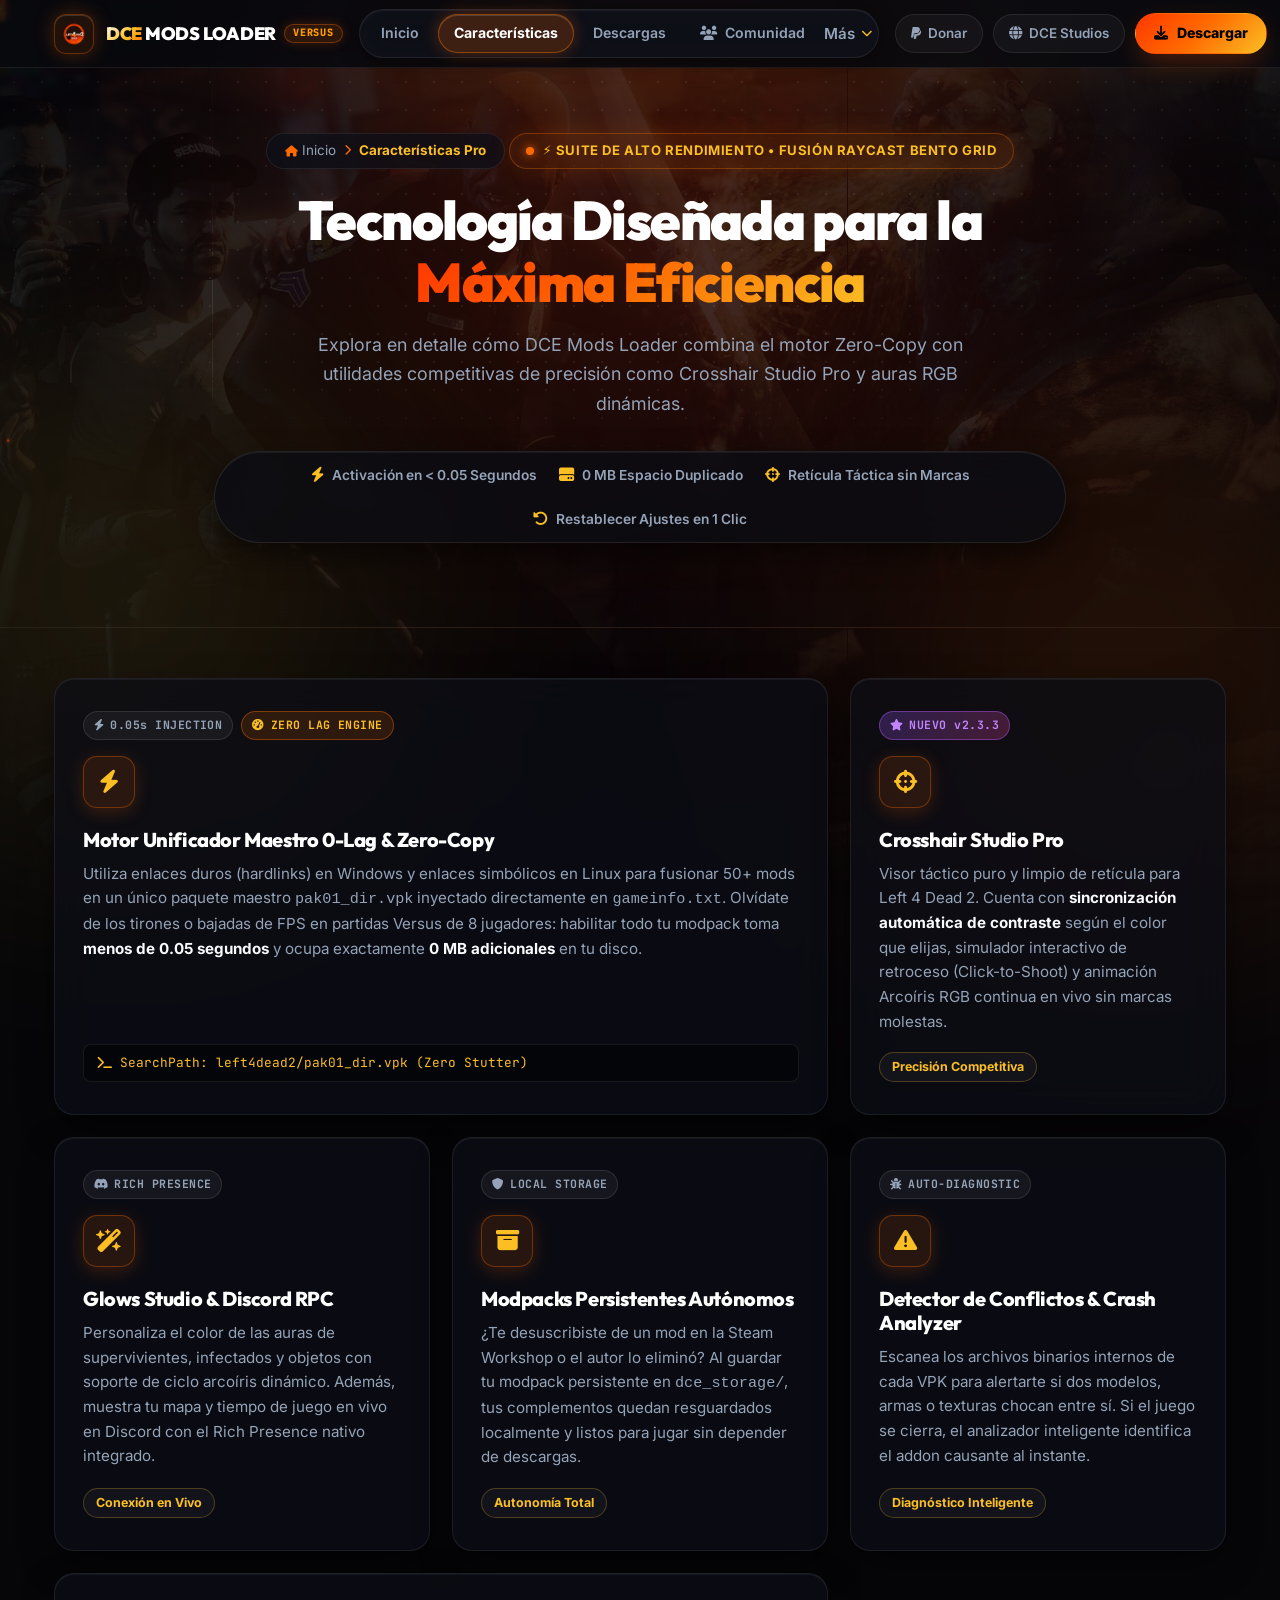
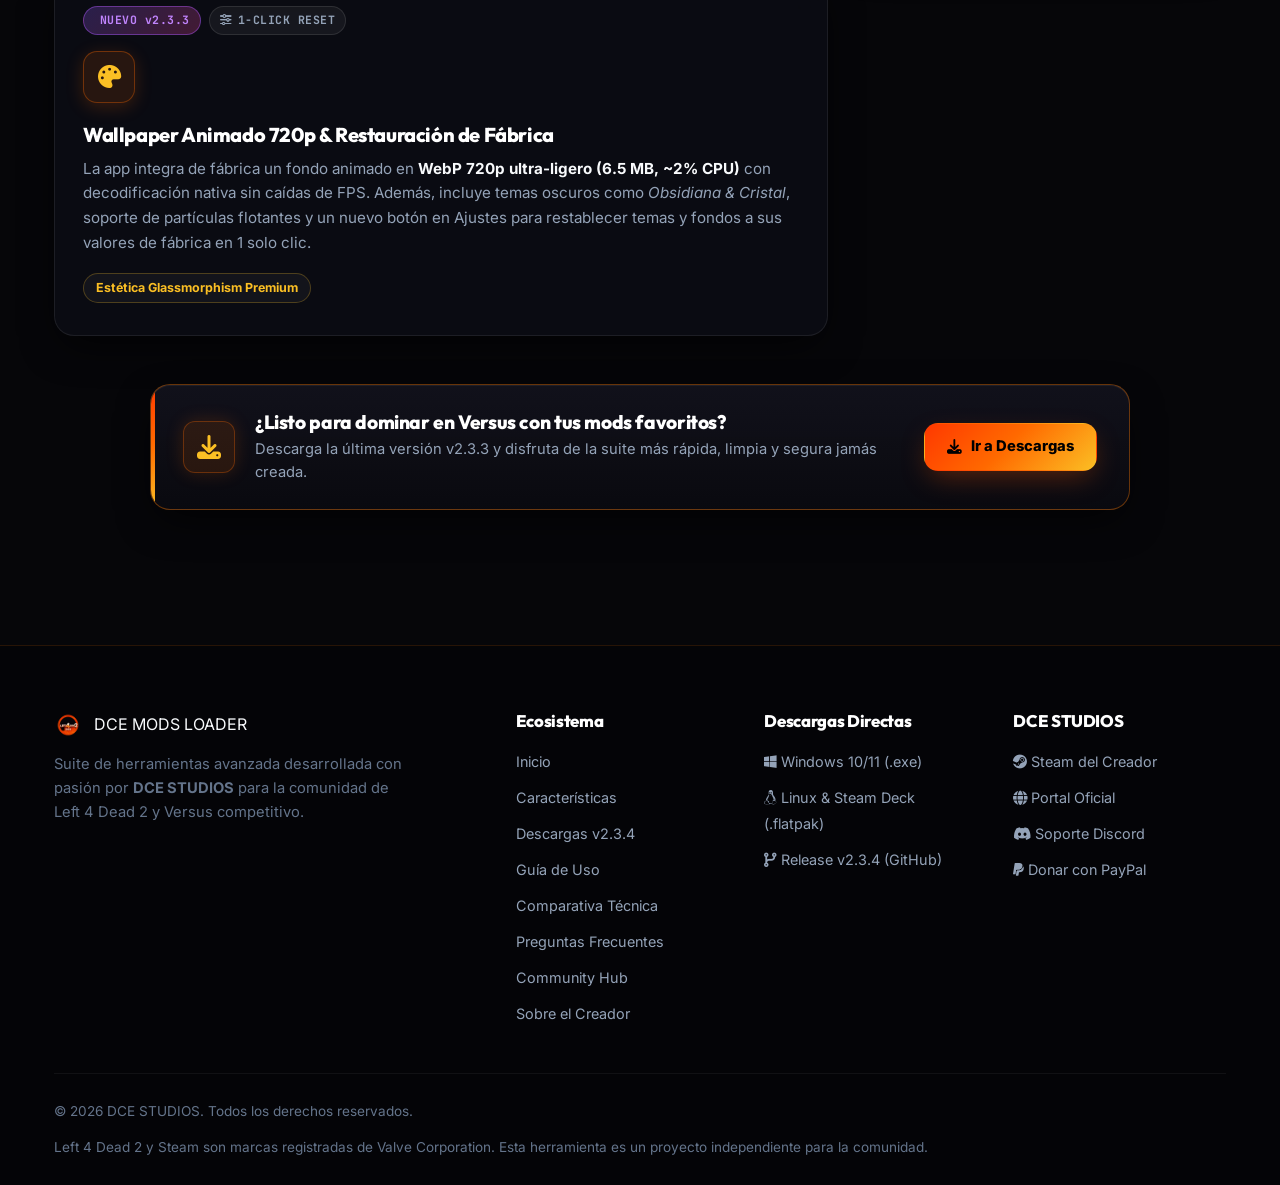
==== commit 6459fef3: "feat(web): update to v2.3.4 (Hito Pre-Renovacion) & Spray Studio changelog" ====
--- a/caracteristicas.html
+++ b/caracteristicas.html
@@ -306,7 +306,7 @@
             <ul class="footer-links">
               <li><a href="index.html">Inicio</a></li>
               <li><a href="caracteristicas.html">Características</a></li>
-              <li><a href="descargas.html">Descargas v2.3.3</a></li>
+              <li><a href="descargas.html">Descargas v2.3.4</a></li>
               <li><a href="guia.html">Guía de Uso</a></li>
               <li><a href="comparativa.html">Comparativa Técnica</a></li>
               <li><a href="faq.html">Preguntas Frecuentes</a></li>
@@ -318,9 +318,9 @@
           <div class="footer-column">
             <h4>Descargas Directas</h4>
             <ul class="footer-links">
-              <li><a href="https://github.com/DCE-21k69/DCE-MODLOADER-VERSUS.L4D2-WED-PAGINE/releases/download/v2.3.3/DCE_Mods_Loader_Setup.exe"><i class="fab fa-windows"></i> Windows 10/11 (.exe)</a></li>
-              <li><a href="https://github.com/DCE-21k69/DCE-MODLOADER-VERSUS.L4D2-WED-PAGINE/releases/download/v2.3.3/DCE_Mods_Loader.flatpak"><i class="fab fa-linux"></i> Linux &amp; Steam Deck (.flatpak)</a></li>
-              <li><a href="https://github.com/DCE-21k69/DCE-MODLOADER-VERSUS.L4D2-WED-PAGINE/releases/tag/v2.3.3" target="_blank" rel="noopener noreferrer"><i class="fas fa-code-branch"></i> Release v2.3.3 (GitHub)</a></li>
+              <li><a href="https://github.com/DCE-21k69/DCE-MODLOADER-VERSUS.L4D2-WED-PAGINE/releases/download/v2.3.4/DCE_Mods_Loader_Setup.exe"><i class="fab fa-windows"></i> Windows 10/11 (.exe)</a></li>
+              <li><a href="https://github.com/DCE-21k69/DCE-MODLOADER-VERSUS.L4D2-WED-PAGINE/releases/download/v2.3.4/DCE_Mods_Loader.flatpak"><i class="fab fa-linux"></i> Linux &amp; Steam Deck (.flatpak)</a></li>
+              <li><a href="https://github.com/DCE-21k69/DCE-MODLOADER-VERSUS.L4D2-WED-PAGINE/releases/tag/v2.3.4" target="_blank" rel="noopener noreferrer"><i class="fas fa-code-branch"></i> Release v2.3.4 (GitHub)</a></li>
             </ul>
           </div>
 
